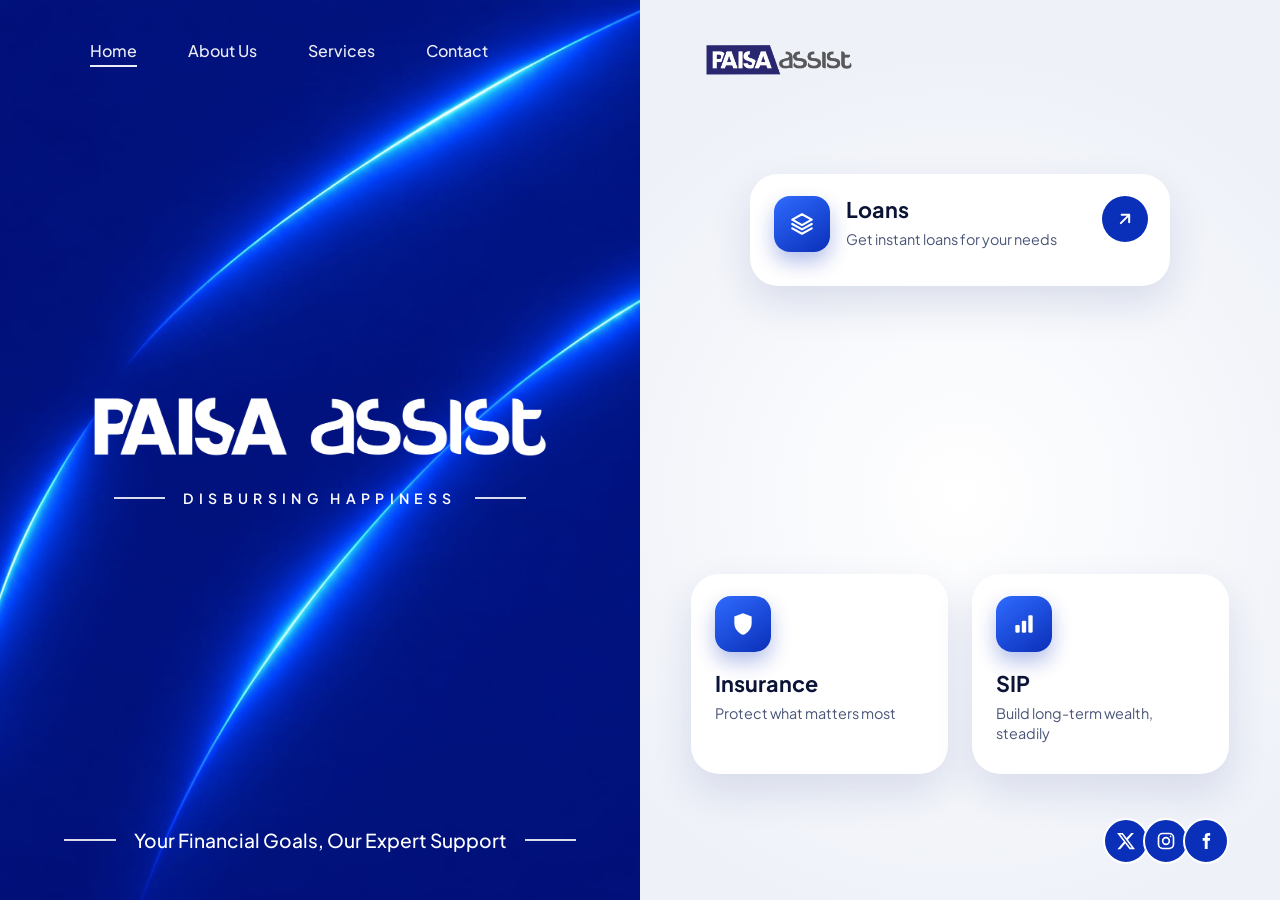
==== index.html @ 6d77d790 "Initial Commit" ====
<!DOCTYPE html>
<html lang="en">

<head>
    <meta charset="UTF-8" />
    <meta name="viewport" content="width=device-width, initial-scale=1.0" />
    <title>PAISA assist | Disbursing Happiness</title>
    <meta name="description"
        content="Loans, insurance and investment solutions from 50+ leading banks and financial institutions. Zero service charge on loan consultancy." />

    <link rel="preconnect" href="https://fonts.googleapis.com" />
    <link rel="preconnect" href="https://fonts.gstatic.com" crossorigin />
    <link href="https://fonts.googleapis.com/css2?family=Plus+Jakarta+Sans:wght@400;500;600;700;800&display=swap"
        rel="stylesheet" />
    <link rel="stylesheet" href="css/style.css" />
</head>

<body>

    <!-- HERO -->
    <header class="hero" id="home">

        <!-- LEFT: blue panel (background is an image the client can swap) -->
        <div class="hero-left">
            <picture>
                <!-- Mobile view (900px and below) -->
                <source media="(max-width: 900px)" srcset="images/hero-bg-mobile.jpeg" />
                <!-- Desktop view (default) -->
                <img class="hero-bg" src="images/hero-bg-desktop.jpeg" alt="" />
            </picture>

            <nav class="nav" aria-label="Main navigation">
                <ul>
                    <li><a href="index.html" aria-current="page">Home</a></li>
                    <li><a href="about.html">About Us</a></li>
                    <li><a href="services.html">Services</a></li>
                    <li><a href="contact.html">Contact</a></li>
                </ul>
            </nav>

            <div class="hero-brand">
                <img class="hero-brand__logo" src="images/logo-white.png" alt="PAISA assist" />
                <p class="tagline"><span>Disbursing Happiness</span></p>
            </div>

            <p class="hero-foot"><span>Your Financial Goals, Our Expert Support</span></p>
        </div>

        <!-- RIGHT: white panel -->
        <div class="hero-right">
            <a href="index.html" class="hero-right__logo" aria-label="PAISA assist home">
                <img src="images/logo.png" alt="PAISA assist" />
            </a>

            <div class="cards">
                <a href="services.html#loans" class="card card--loans">
                    <span class="card__icon" aria-hidden="true">
                        <svg viewBox="0 0 24 24" fill="none" stroke="currentColor" stroke-width="2"
                            stroke-linecap="round" stroke-linejoin="round">
                            <path d="M12 3 3 8l9 5 9-5-9-5Z" />
                            <path d="m3 12 9 5 9-5" />
                            <path d="m3 16 9 5 9-5" />
                        </svg>
                    </span>
                    <span class="card__text">
                        <strong>Loans</strong>
                        <small>Get instant loans for your needs</small>
                    </span>
                    <span class="card__arrow" aria-hidden="true">
                        <svg viewBox="0 0 24 24" fill="none" stroke="currentColor" stroke-width="2.4"
                            stroke-linecap="round" stroke-linejoin="round">
                            <path d="M7 17 17 7" />
                            <path d="M8 7h9v9" />
                        </svg>
                    </span>
                </a>

                <!-- Space reserved for the animation your boss will add -->
                <div class="hero-visual" id="hero-animation"></div>

                <a href="services.html#insurance" class="card card--small">
                    <span class="card__icon" aria-hidden="true">
                        <svg viewBox="0 0 24 24" fill="currentColor">
                            <path d="M12 2 4 5v6c0 5 3.4 9.4 8 11 4.6-1.6 8-6 8-11V5l-8-3Z" />
                        </svg>
                    </span>
                    <span class="card__text">
                        <strong>Insurance</strong>
                        <small>Protect what matters most</small>
                    </span>
                </a>

                <a href="services.html#investments" class="card card--small">
                    <span class="card__icon" aria-hidden="true">
                        <svg viewBox="0 0 24 24" fill="currentColor">
                            <rect x="4" y="13" width="4" height="7" rx="1" />
                            <rect x="10" y="9" width="4" height="11" rx="1" />
                            <rect x="16" y="4" width="4" height="16" rx="1" />
                        </svg>
                    </span>
                    <span class="card__text">
                        <strong>SIP</strong>
                        <small>Build long-term wealth, steadily</small>
                    </span>
                </a>
            </div>

            <div class="socials">
                <a href="#" aria-label="X (Twitter)">
                    <svg viewBox="0 0 24 24" fill="currentColor">
                        <path
                            d="M18.244 2.25h3.308l-7.227 8.26 8.502 11.24H16.17l-5.214-6.817L4.99 21.75H1.68l7.73-8.835L1.254 2.25H8.08l4.713 6.231zm-1.161 17.52h1.833L7.084 4.126H5.117z" />
                    </svg>
                </a>
                <a href="#" aria-label="Instagram">
                    <svg viewBox="0 0 24 24" fill="none" stroke="currentColor" stroke-width="2">
                        <rect x="3" y="3" width="18" height="18" rx="5" />
                        <circle cx="12" cy="12" r="4" />
                        <circle cx="17.5" cy="6.5" r="1" fill="currentColor" stroke="none" />
                    </svg>
                </a>
                <a href="#" aria-label="Facebook">
                    <svg viewBox="0 0 24 24" fill="currentColor">
                        <path
                            d="M14 8.5V6.9c0-.7.2-1.1 1.2-1.1H17V2.5h-2.6C11.6 2.5 10.5 4.2 10.5 6.6v1.9H8v3.3h2.5v9.7H14v-9.7h2.6l.4-3.3H14Z" />
                    </svg>
                </a>
            </div>
        </div>

    </header>

    <script src="js/main.js"></script>
</body>

</html>
---- css/style.css ----
/* ---------- Theme ---------- */
:root {
    --royal: #0a2fb8;
    --royal-dark: #041a7a;
    --royal-light: #2f6bff;
    --white: #ffffff;
    --ink: #0b1437;
    --muted: #4a5578;
    --bg-soft: #eef1f8;
}

*,
*::before,
*::after {
    box-sizing: border-box;
    margin: 0;
    padding: 0;
}

html {
    scroll-behavior: smooth;
}

body {
    font-family: "Plus Jakarta Sans", system-ui, sans-serif;
    color: var(--ink);
    background: var(--white);
    -webkit-font-smoothing: antialiased;
}

img {
    max-width: 100%;
    display: block;
}

a {
    text-decoration: none;
    color: inherit;
}

ul {
    list-style: none;
}

/* ---------- Hero layout ---------- */
.hero {
    display: grid;
    grid-template-columns: 1fr 1fr;
    min-height: 100vh;
    position: relative;
    overflow: hidden;
}

/* ---------- Left (blue) panel ---------- */
.hero-left {
    position: relative;
    display: flex;
    flex-direction: column;
    align-items: center;
    justify-content: center;
    padding: 120px 32px;
    color: var(--white);
    overflow: hidden;
    background-color: var(--royal);
    /* fallback while the image loads */
}

/* Hero background image: replace images/hero-bg.jpg to change it */
.hero-bg {
    position: absolute;
    inset: 0;
    width: 100%;
    height: 100%;
    object-fit: cover;
    object-position: center;
    z-index: 0;
}

/* Navbar (sits on the hero) */
.nav {
    position: absolute;
    top: 0;
    left: 0;
    width: 100%;
    z-index: 5;
    padding: 40px clamp(24px, 7vw, 112px) 0;
}

.nav ul {
    display: flex;
    gap: clamp(24px, 4vw, 64px);
}

.nav a {
    position: relative;
    font-size: 1rem;
    font-weight: 500;
    padding: 6px 0;
    opacity: 0.92;
    transition: opacity 0.2s;
}

.nav a::after {
    content: "";
    position: absolute;
    left: 0;
    bottom: 0;
    width: 0;
    height: 2px;
    background: var(--white);
    transition: width 0.25s ease;
}

.nav a:hover {
    opacity: 1;
}

.nav a:hover::after,
.nav a[aria-current="page"]::after {
    width: 100%;
}

/* Brand block */
.hero-brand {
    position: relative;
    z-index: 2;
    text-align: center;
}

.hero-brand__logo {
    width: min(480px, 80%);
    margin: 0 auto 22px;
}

.tagline span,
.hero-foot span {
    display: inline-flex;
    align-items: center;
    gap: 18px;
}

.tagline span {
    text-transform: uppercase;
    letter-spacing: 0.38em;
    font-weight: 600;
    font-size: clamp(0.8rem, 1.1vw, 1rem);
}

.tagline span::before,
.tagline span::after,
.hero-foot span::before,
.hero-foot span::after {
    content: "";
    width: clamp(28px, 4vw, 52px);
    height: 1.5px;
    background: rgba(255, 255, 255, 0.85);
}

.hero-foot {
    position: absolute;
    z-index: 2;
    bottom: 48px;
    left: 0;
    width: 100%;
    text-align: center;
    font-size: clamp(1rem, 1.5vw, 1.35rem);
    font-weight: 500;
}

/* ---------- Right (white) panel ---------- */
.hero-right {
    position: relative;
    display: flex;
    flex-direction: column;
    padding: 32px clamp(24px, 4vw, 64px) 40px;
    background:
        radial-gradient(circle at 50% 55%, #ffffff 0%, var(--bg-soft) 75%);
}

.hero-right__logo img {
    height: 56px;
    width: auto;
}

.cards {
    flex: 1;
    width: min(640px, 100%);
    margin: 0 auto;
    display: grid;
    grid-template-columns: 1fr 1fr;
    gap: 24px;
    align-content: center;
}

.card {
    position: relative;
    display: flex;
    align-items: flex-start;
    gap: 16px;
    padding: 22px 24px;
    background: var(--white);
    border-radius: 28px;
    box-shadow: 0 18px 40px rgba(20, 40, 120, 0.12);
    transition: transform 0.25s ease, box-shadow 0.25s ease;
}

.card:hover {
    transform: translateY(-4px);
    box-shadow: 0 24px 48px rgba(20, 40, 120, 0.18);
}

.card__icon {
    flex: none;
    display: grid;
    place-items: center;
    width: 56px;
    height: 56px;
    border-radius: 16px;
    color: var(--white);
    background: linear-gradient(145deg, var(--royal-light), var(--royal));
    box-shadow: 0 10px 20px rgba(10, 47, 184, 0.3);
}

.card__icon svg {
    width: 26px;
    height: 26px;
}

.card__text strong {
    display: block;
    font-size: 1.35rem;
    font-weight: 700;
}

.card__text small {
    display: block;
    margin-top: 6px;
    font-size: 0.9rem;
    color: var(--muted);
    line-height: 1.4;
}

.card--loans {
    grid-column: 1 / -1;
    width: 78%;
    justify-self: center;
    padding-bottom: 34px;
}

.card__arrow {
    position: absolute;
    top: 22px;
    right: 22px;
    display: grid;
    place-items: center;
    width: 46px;
    height: 46px;
    border-radius: 50%;
    background: var(--royal);
    color: var(--white);
}

.card__arrow svg {
    width: 20px;
    height: 20px;
}

.card--small {
    flex-direction: column;
    gap: 18px;
    min-height: 200px;
}

/* Reserved for the boss's animation */
.hero-visual {
    grid-column: 1 / -1;
    min-height: 240px;
}

/* Social icons */
.socials {
    position: absolute;
    right: clamp(24px, 4vw, 56px);
    bottom: 36px;
    display: flex;
}

.socials a {
    display: grid;
    place-items: center;
    width: 46px;
    height: 46px;
    margin-left: -6px;
    border-radius: 50%;
    background: var(--royal);
    color: var(--white);
    border: 2px solid var(--white);
    transition: transform 0.2s, background 0.2s;
}

.socials a:hover {
    transform: translateY(-3px);
    background: var(--royal-light);
}

.socials svg {
    width: 20px;
    height: 20px;
}


/* ========================================
   INNER PAGES — shared navbar + page styles
   ======================================== */

/* Royal-blue sticky navbar for all inner pages */
.site-header {
    position: sticky;
    top: 0;
    z-index: 100;
    background: var(--royal);
    box-shadow: 0 2px 16px rgba(10,47,184,0.18);
}

.site-nav {
    display: flex;
    align-items: center;
    gap: 32px;
    padding: 0 clamp(20px, 5vw, 80px);
    height: 72px;
}

.site-nav__logo img {
    height: 44px;
    width: auto;
    display: block;
}

.site-nav__list {
    display: flex;
    align-items: center;
    gap: clamp(18px, 3vw, 48px);
    margin-left: auto;
    list-style: none;
}

.site-nav__list > li > a,
.site-nav__dropbtn {
    position: relative;
    display: flex;
    align-items: center;
    gap: 5px;
    font-size: 0.98rem;
    font-weight: 500;
    color: var(--white);
    background: none;
    border: none;
    cursor: pointer;
    padding: 6px 0;
    opacity: 0.9;
    transition: opacity 0.2s;
    font-family: inherit;
    letter-spacing: 0.01em;
}

.site-nav__list > li > a::after,
.site-nav__dropbtn::after {
    content: "";
    position: absolute;
    left: 0;
    bottom: 0;
    width: 0;
    height: 2px;
    background: var(--white);
    transition: width 0.25s ease;
}

.site-nav__list > li > a:hover,
.site-nav__dropbtn:hover {
    opacity: 1;
}

.site-nav__list > li > a:hover::after,
.site-nav__dropbtn:hover::after {
    width: 100%;
}

/* Chevron icon in dropdown button */
.chevron {
    width: 15px;
    height: 15px;
    transition: transform 0.25s ease;
}

.has-dropdown.open .chevron {
    transform: rotate(180deg);
}

/* ---- Dropdown panel ---- */
.has-dropdown {
    position: relative;
}

.dropdown {
    position: absolute;
    top: calc(100% + 14px);
    left: 50%;
    transform: translateX(-50%) translateY(-6px);
    min-width: 220px;
    background: var(--white);
    border-radius: 14px;
    box-shadow: 0 12px 36px rgba(10,47,184,0.18), 0 2px 8px rgba(0,0,0,0.08);
    padding: 8px;
    list-style: none;
    opacity: 0;
    visibility: hidden;
    transition: opacity 0.22s ease, transform 0.22s ease, visibility 0.22s;
    pointer-events: none;
}

/* Small arrow pointing up */
.dropdown::before {
    content: "";
    position: absolute;
    top: -7px;
    left: 50%;
    transform: translateX(-50%);
    border-left: 8px solid transparent;
    border-right: 8px solid transparent;
    border-bottom: 8px solid var(--white);
    filter: drop-shadow(0 -2px 2px rgba(10,47,184,0.08));
}

.has-dropdown.open .dropdown {
    opacity: 1;
    visibility: visible;
    transform: translateX(-50%) translateY(0);
    pointer-events: all;
}

/* Individual dropdown items */
.dropdown__item {
    display: flex;
    align-items: center;
    gap: 10px;
    padding: 11px 16px;
    border-radius: 9px;
    font-size: 0.95rem;
    font-weight: 500;
    color: #0b1437;
    background: var(--white);
    transition: background 0.18s, color 0.18s;
    white-space: nowrap;
}

.dropdown__item:hover {
    background: var(--bg-soft);
    color: var(--royal);
}

.dropdown__item.active {
    background: var(--royal);
    color: var(--white);
}

.dropdown__item.active .dropdown__icon {
    color: var(--white);
}

.dropdown__icon {
    display: grid;
    place-items: center;
    width: 28px;
    height: 28px;
    border-radius: 7px;
    background: rgba(10,47,184,0.1);
    color: var(--royal);
    flex: none;
    transition: background 0.18s, color 0.18s;
}

.dropdown__item.active .dropdown__icon {
    background: rgba(255,255,255,0.2);
}

.dropdown__item:hover .dropdown__icon {
    background: rgba(10,47,184,0.15);
}

.dropdown__icon svg {
    width: 15px;
    height: 15px;
}

/* ---- Page hero (services header banner) ---- */
.page-hero {
    background: var(--royal);
    color: var(--white);
    text-align: center;
    padding: clamp(56px, 9vw, 100px) 24px clamp(60px, 10vw, 108px);
    position: relative;
    overflow: hidden;
}

.page-hero::before {
    content: "";
    position: absolute;
    inset: -60px;
    background: radial-gradient(ellipse at 20% 50%, rgba(47,107,255,0.45) 0%, transparent 60%),
                radial-gradient(ellipse at 80% 30%, rgba(47,107,255,0.3) 0%, transparent 55%);
    pointer-events: none;
}

.page-hero__inner {
    position: relative;
    z-index: 1;
    max-width: 1000px;
    margin: 0 auto;
}

.page-hero__title {
    white-space: nowrap;
    font-size: clamp(1.3rem, 3.6vw, 3.6rem) !important;
}

.page-hero__label {
    text-transform: uppercase;
    letter-spacing: 0.3em;
    font-size: 0.8rem;
    font-weight: 600;
    opacity: 0.75;
    margin-bottom: 14px;
}

.page-hero__title {
    font-size: clamp(2.2rem, 5vw, 3.6rem);
    font-weight: 800;
    line-height: 1.1;
    margin-bottom: 18px;
}

.page-hero__title span {
    opacity: 0.85;
}

.page-hero__sub {
    font-size: clamp(0.95rem, 1.6vw, 1.1rem);
    opacity: 0.82;
    line-height: 1.65;
    max-width: 580px;
    margin: 0 auto;
}

/* ---- Services sections ---- */
.services-section {
    padding: clamp(56px, 8vw, 96px) clamp(20px, 6vw, 80px);
    background: var(--white);
}

.services-section--alt {
    background: var(--bg-soft);
}

.services-section__header {
    text-align: center;
    max-width: 640px;
    margin: 0 auto 52px;
}

.section-tag {
    display: inline-block;
    background: rgba(10,47,184,0.08);
    color: var(--royal);
    font-size: 0.8rem;
    font-weight: 700;
    letter-spacing: 0.18em;
    text-transform: uppercase;
    padding: 6px 16px;
    border-radius: 100px;
    margin-bottom: 16px;
}

.services-section__header h2 {
    font-size: clamp(1.8rem, 3.5vw, 2.6rem);
    font-weight: 800;
    color: var(--ink);
    margin-bottom: 12px;
    line-height: 1.15;
}

.services-section__header p {
    font-size: 1rem;
    color: var(--muted);
    line-height: 1.65;
}

/* ---- Service cards grid ---- */
.service-cards {
    display: grid;
    grid-template-columns: repeat(auto-fill, minmax(240px, 1fr));
    gap: 28px;
    max-width: 1100px;
    margin: 0 auto;
}

.service-card {
    background: var(--white);
    border-radius: 20px;
    padding: 30px 28px 28px;
    box-shadow: 0 8px 28px rgba(10,47,184,0.09);
    display: flex;
    flex-direction: column;
    gap: 14px;
    transition: transform 0.25s ease, box-shadow 0.25s ease;
    border: 1.5px solid transparent;
}

.service-card:hover {
    transform: translateY(-5px);
    box-shadow: 0 18px 42px rgba(10,47,184,0.16);
    border-color: rgba(10,47,184,0.12);
}

.service-card__icon {
    display: grid;
    place-items: center;
    width: 54px;
    height: 54px;
    border-radius: 15px;
    background: linear-gradient(145deg, var(--royal-light), var(--royal));
    color: var(--white);
    box-shadow: 0 8px 18px rgba(10,47,184,0.28);
}

.service-card__icon svg {
    width: 24px;
    height: 24px;
}

.service-card h3 {
    font-size: 1.15rem;
    font-weight: 700;
    color: var(--ink);
}

.service-card p {
    font-size: 0.93rem;
    color: var(--muted);
    line-height: 1.65;
    flex: 1;
}

.service-card__btn {
    display: inline-block;
    margin-top: 4px;
    font-size: 0.88rem;
    font-weight: 700;
    color: var(--royal);
    letter-spacing: 0.02em;
    transition: gap 0.2s, color 0.2s;
}

.service-card__btn:hover {
    color: var(--royal-light);
}

/* ---- Site footer ---- */
.site-footer {
    background: var(--royal);
    color: rgba(255,255,255,0.75);
    text-align: center;
    padding: 28px 24px;
    font-size: 0.88rem;
}

.site-footer a {
    color: var(--white);
    font-weight: 600;
}

/* ---- Hamburger (mobile) ---- */
.hamburger {
    display: none;
    flex-direction: column;
    gap: 5px;
    background: none;
    border: none;
    cursor: pointer;
    padding: 4px;
    margin-left: auto;
}

.hamburger span {
    display: block;
    width: 24px;
    height: 2px;
    background: var(--white);
    border-radius: 2px;
    transition: transform 0.25s, opacity 0.25s;
}

/* ---- Responsive navbar ---- */
@media (max-width: 760px) {
    .hamburger { display: flex; }

    .site-nav__list {
        position: absolute;
        top: 72px;
        left: 0;
        right: 0;
        background: var(--royal-dark);
        flex-direction: column;
        align-items: flex-start;
        gap: 0;
        margin: 0;
        max-height: 0;
        overflow: hidden;
        transition: max-height 0.35s ease;
    }

    .site-nav__list.mobile-open {
        max-height: 500px;
    }

    .site-nav__list > li {
        width: 100%;
        border-bottom: 1px solid rgba(255,255,255,0.08);
    }

    .site-nav__list > li > a,
    .site-nav__dropbtn {
        display: block;
        width: 100%;
        padding: 14px 24px;
    }

    .dropdown {
        position: static;
        transform: none;
        box-shadow: none;
        border-radius: 0;
        background: rgba(255,255,255,0.06);
        min-width: 100%;
        padding: 4px 0;
        opacity: 1;
        visibility: visible;
        pointer-events: all;
        display: none;
    }

    .dropdown::before { display: none; }

    .has-dropdown.open .dropdown {
        display: block;
        transform: none;
    }

    .dropdown__item {
        border-radius: 0;
        color: rgba(255,255,255,0.88);
        background: transparent;
        padding: 12px 24px 12px 48px;
    }

    .dropdown__item:hover {
        background: rgba(255,255,255,0.08);
        color: var(--white);
    }

    .dropdown__item.active {
        background: var(--royal-light);
        color: var(--white);
    }

    .dropdown__icon {
        background: rgba(255,255,255,0.15);
        color: var(--white);
    }
}

@media (max-width: 540px) {
    .service-cards {
        grid-template-columns: 1fr;
    }
}

/* ---------- Responsive ---------- */
@media (max-width: 900px) {
    .hero {
        grid-template-columns: 1fr;
    }

    .hero-left {
        min-height: 85vh;
        padding: 140px 24px 120px;
    }

    .hero-bg {
        object-position: center top;
    }

    .nav {
        padding-top: 28px;
    }

    .nav ul {
        flex-wrap: wrap;
        gap: 14px 26px;
    }

    .hero-right {
        padding-bottom: 100px;
    }

    .card--loans {
        width: 100%;
    }

    .hero-visual {
        min-height: 120px;
    }

    .socials {
        bottom: 28px;
    }
}

@media (max-width: 520px) {
    .cards {
        gap: 16px;
    }

    .card--small {
        min-height: 0;
    }
}
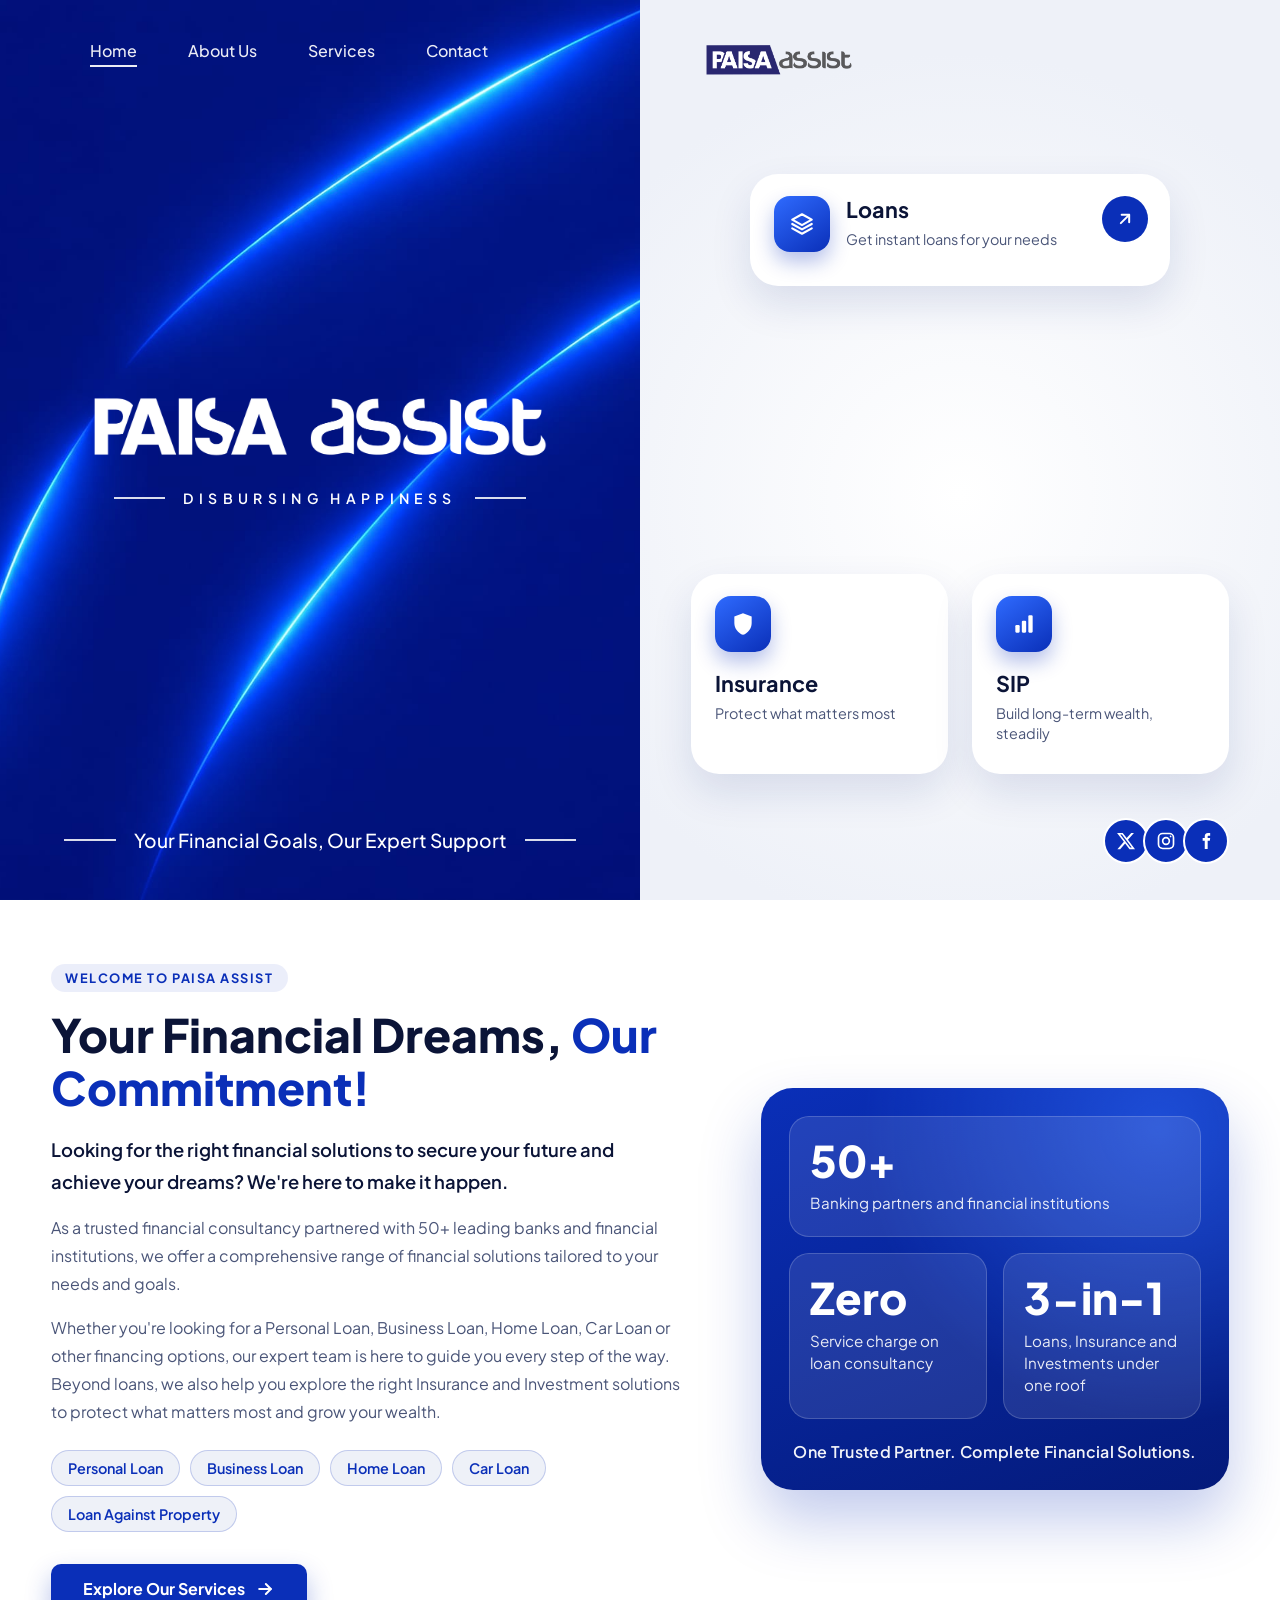
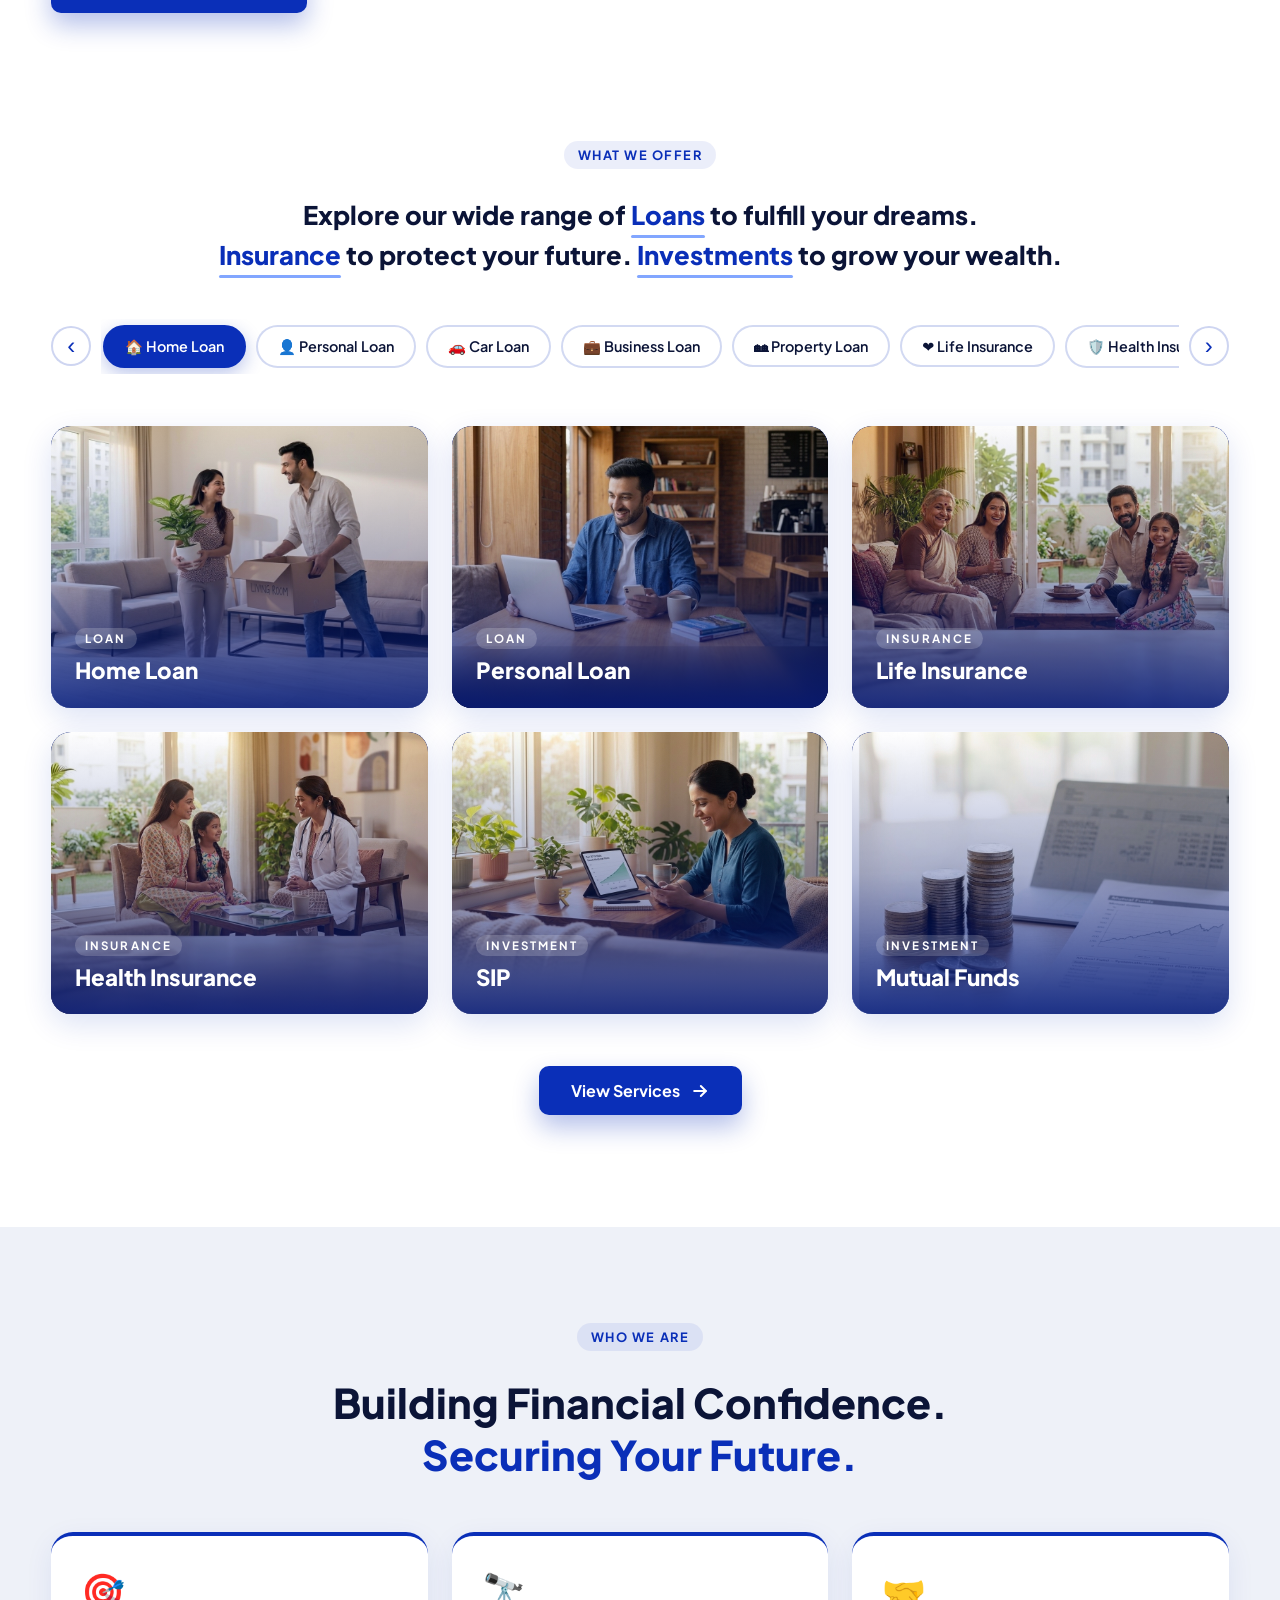
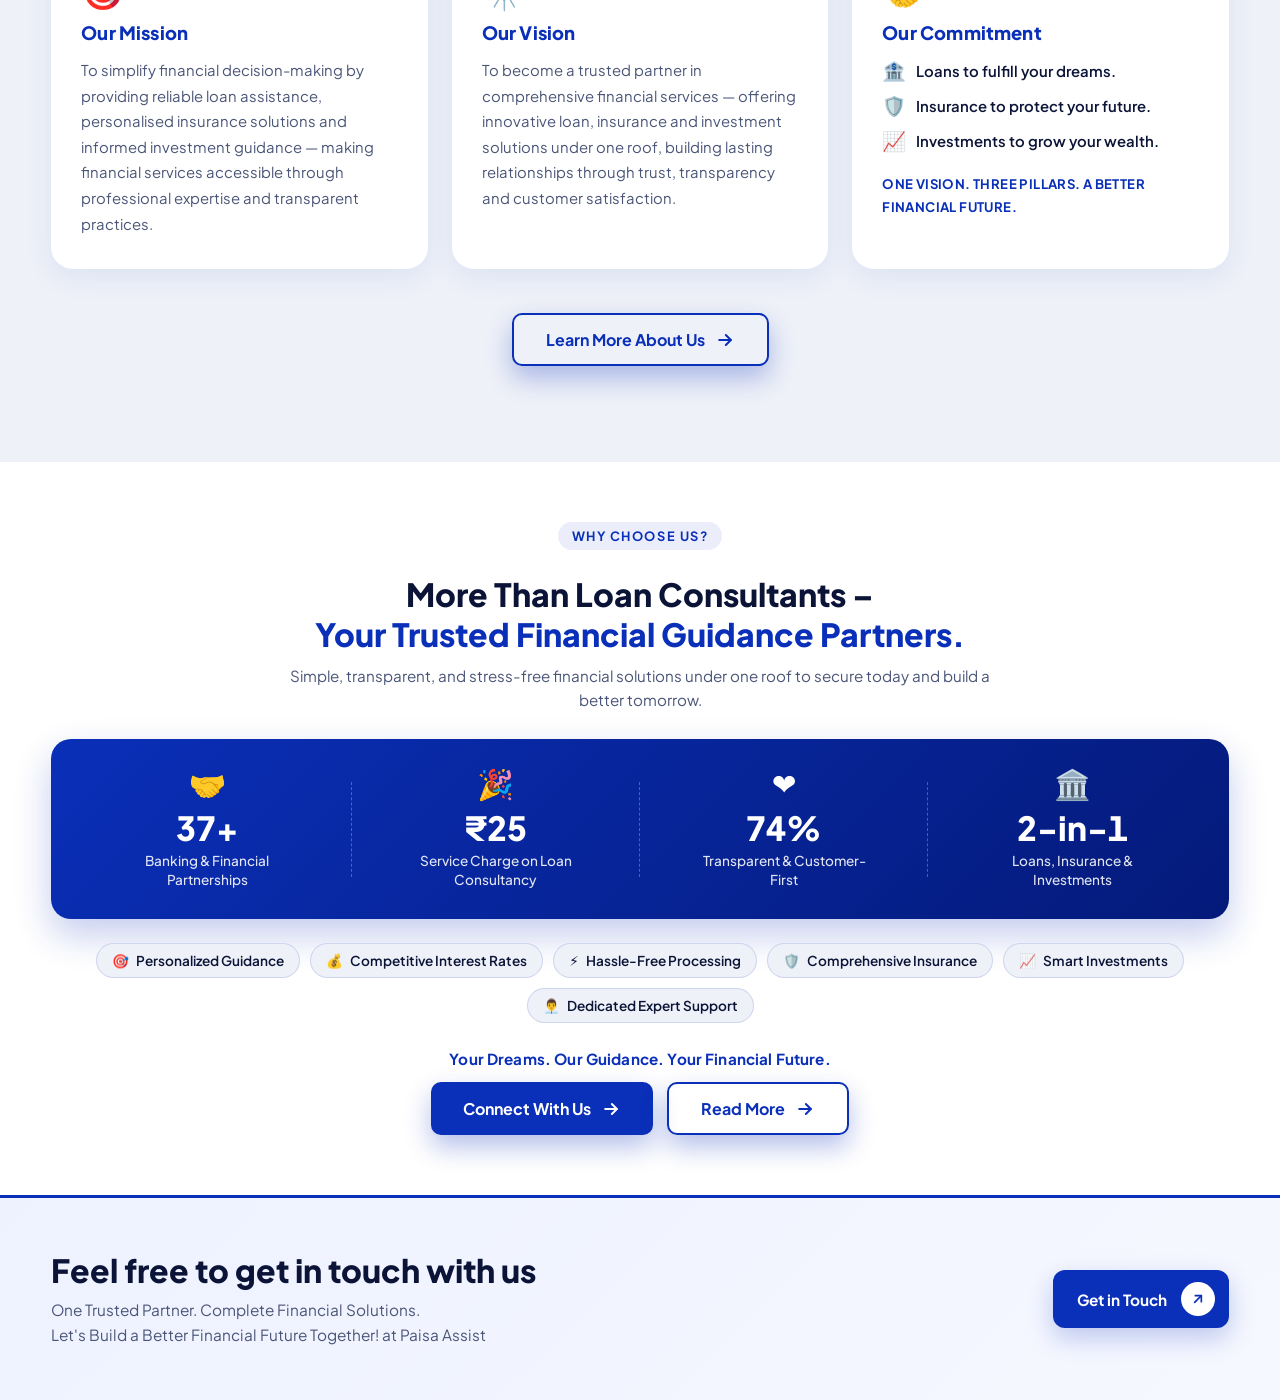
==== commit 05f9ff93: "First Preview" ====
--- a/index.html
+++ b/index.html
@@ -130,7 +130,447 @@
 
     </header>
 
+    <!-- INTRO SECTION -->
+    <section class="intro" id="intro">
+        <div class="container intro__grid">
+
+            <div class="intro__content">
+                <span class="eyebrow">Welcome to PAISA assist</span>
+                <h2 class="section-title">Your Financial Dreams, <span>Our Commitment!</span></h2>
+                <p class="lead">
+                    Looking for the right financial solutions to secure your future and achieve your dreams? We're here
+                    to make it happen.
+                </p>
+                <p>
+                    As a trusted financial consultancy partnered with 50+ leading banks and financial institutions, we
+                    offer a comprehensive range of financial solutions tailored to your needs and goals.
+                </p>
+                <p>
+                    Whether you're looking for a Personal Loan, Business Loan, Home Loan, Car Loan or other financing
+                    options, our expert team is here to guide you every step of the way. Beyond loans, we also help you
+                    explore the right Insurance and Investment solutions to protect what matters most and grow your
+                    wealth.
+                </p>
+
+                <ul class="chips" aria-label="Loan types we help with">
+                    <li>Personal Loan</li>
+                    <li>Business Loan</li>
+                    <li>Home Loan</li>
+                    <li>Car Loan</li>
+                    <li>Loan Against Property</li>
+                </ul>
+
+                <a href="services.html" class="btn">
+                    Explore Our Services
+                    <svg viewBox="0 0 24 24" fill="none" stroke="currentColor" stroke-width="2.4" stroke-linecap="round"
+                        stroke-linejoin="round" aria-hidden="true">
+                        <path d="M5 12h14" />
+                        <path d="m13 6 6 6-6 6" />
+                    </svg>
+                </a>
+            </div>
+
+            <div class="intro__panel">
+                <div class="stat stat--wide">
+                    <strong>50+</strong>
+                    <span>Banking partners and financial institutions</span>
+                </div>
+                <div class="stat">
+                    <strong>Zero</strong>
+                    <span>Service charge on loan consultancy</span>
+                </div>
+                <div class="stat">
+                    <strong>3-in-1</strong>
+                    <span>Loans, Insurance and Investments under one roof</span>
+                </div>
+                <p class="intro__note">One Trusted Partner. Complete Financial Solutions.</p>
+            </div>
+
+        </div>
+    </section>
+
+    <!-- ===== EXPLORE SERVICES SECTION ===== -->
+    <section class="explore" id="explore">
+        <div class="container">
+
+            <!-- Heading -->
+            <div class="explore__heading">
+                <span class="eyebrow">What We Offer</span>
+                <h2 class="explore__title">
+                    Explore our wide range of <span class="explore__word explore__word--loans">Loans</span> to fulfill
+                    your
+                    dreams.<br>
+                    <span class="explore__word explore__word--ins">Insurance</span> to protect your future.
+                    <span class="explore__word explore__word--inv">Investments</span> to grow your wealth.
+                </h2>
+            </div>
+
+            <!-- Emoji carousel (royal blue pill tabs) -->
+            <div class="emo-carousel" role="tablist" aria-label="Service categories">
+                <button class="emo-carousel__prev" aria-label="Scroll left">&#8249;</button>
+                <div class="emo-carousel__track-wrap">
+                    <ul class="emo-carousel__track">
+                        <li><button class="emo-pill emo-pill--active" role="tab">🏠 Home Loan</button></li>
+                        <li><button class="emo-pill" role="tab">👤 Personal Loan</button></li>
+                        <li><button class="emo-pill" role="tab">🚗 Car Loan</button></li>
+                        <li><button class="emo-pill" role="tab">💼 Business Loan</button></li>
+                        <li><button class="emo-pill" role="tab">🏘 Property Loan</button></li>
+                        <li><button class="emo-pill" role="tab">❤️ Life Insurance</button></li>
+                        <li><button class="emo-pill" role="tab">🛡️ Health Insurance</button></li>
+                        <li><button class="emo-pill" role="tab">📈 Mutual Funds</button></li>
+                        <li><button class="emo-pill" role="tab">💰 SIP</button></li>
+                    </ul>
+                </div>
+                <button class="emo-carousel__next" aria-label="Scroll right">&#8250;</button>
+            </div>
+
+            <!-- 6 image cards — 3 per row, 2 rows -->
+            <div class="xp-cards">
+
+                <!-- ROW 1: 2 Loans + 1 Insurance -->
+                <a href="services.html#loans" class="xp-card">
+                    <div class="xp-card__img-wrap">
+                        <!-- Replace src with your image -->
+                        <img src="images/homeloan.jpeg" onerror="this.style.display='none'" alt="Home Loan" />
+                        <div class="xp-card__placeholder" aria-hidden="true">
+                            <span>🏠</span>
+                        </div>
+                    </div>
+                    <div class="xp-card__overlay">
+                        <div class="xp-card__info">
+                            <span class="xp-card__tag">Loan</span>
+                            <h3 class="xp-card__name">Home Loan</h3>
+                        </div>
+                        <div class="xp-card__hover">
+                            <p>Finance your dream home — tenures up to 30 years, rates from 8.5% p.a.</p>
+                            <span class="xp-card__more">Show More →</span>
+                        </div>
+                    </div>
+                </a>
+
+                <a href="services.html#loans" class="xp-card">
+                    <div class="xp-card__img-wrap">
+                        <img src="images/personalloan.jpeg" onerror="this.style.display='none'" alt="Personal Loan" />
+                        <div class="xp-card__placeholder" aria-hidden="true">
+                            <span>👤</span>
+                        </div>
+                    </div>
+                    <div class="xp-card__overlay">
+                        <div class="xp-card__info">
+                            <span class="xp-card__tag">Loan</span>
+                            <h3 class="xp-card__name">Personal Loan</h3>
+                        </div>
+                        <div class="xp-card__hover">
+                            <p>Instant funds, no collateral — disbursal within 24 hours.</p>
+                            <span class="xp-card__more">Show More →</span>
+                        </div>
+                    </div>
+                </a>
+
+                <a href="services.html#insurance" class="xp-card">
+                    <div class="xp-card__img-wrap">
+                        <img src="images/LifeInsurance.jpeg" onerror="this.style.display='none'" alt="Life Insurance" />
+                        <div class="xp-card__placeholder" aria-hidden="true">
+                            <span>❤️</span>
+                        </div>
+                    </div>
+                    <div class="xp-card__overlay">
+                        <div class="xp-card__info">
+                            <span class="xp-card__tag">Insurance</span>
+                            <h3 class="xp-card__name">Life Insurance</h3>
+                        </div>
+                        <div class="xp-card__hover">
+                            <p>Secure your family's future — term & endowment plans at the best rates.</p>
+                            <span class="xp-card__more">Show More →</span>
+                        </div>
+                    </div>
+                </a>
+
+                <!-- ROW 2: 1 Insurance + 2 Investments -->
+                <a href="services.html#insurance" class="xp-card">
+                    <div class="xp-card__img-wrap">
+                        <img src="images/healthinsurance.jpeg" onerror="this.style.display='none'"
+                            alt="Health Insurance" />
+                        <div class="xp-card__placeholder" aria-hidden="true">
+                            <span>🛡️</span>
+                        </div>
+                    </div>
+                    <div class="xp-card__overlay">
+                        <div class="xp-card__info">
+                            <span class="xp-card__tag">Insurance</span>
+                            <h3 class="xp-card__name">Health Insurance</h3>
+                        </div>
+                        <div class="xp-card__hover">
+                            <p>Cashless hospitalisation at 7000+ hospitals — for individuals & families.</p>
+                            <span class="xp-card__more">Show More →</span>
+                        </div>
+                    </div>
+                </a>
+
+                <a href="services.html#investments" class="xp-card">
+                    <div class="xp-card__img-wrap">
+                        <img src="images/SIP.jpeg" onerror="this.style.display='none'" alt="SIP" />
+                        <div class="xp-card__placeholder" aria-hidden="true">
+                            <span>💰</span>
+                        </div>
+                    </div>
+                    <div class="xp-card__overlay">
+                        <div class="xp-card__info">
+                            <span class="xp-card__tag">Investment</span>
+                            <h3 class="xp-card__name">SIP</h3>
+                        </div>
+                        <div class="xp-card__hover">
+                            <p>Start from ₹500/month — harness compounding for long-term wealth.</p>
+                            <span class="xp-card__more">Show More →</span>
+                        </div>
+                    </div>
+                </a>
+
+                <a href="services.html#investments" class="xp-card">
+                    <div class="xp-card__img-wrap">
+                        <img src="images/mutualfunds.jpeg" onerror="this.style.display='none'" alt="Mutual Funds" />
+                        <div class="xp-card__placeholder" aria-hidden="true">
+                            <span>📈</span>
+                        </div>
+                    </div>
+                    <div class="xp-card__overlay">
+                        <div class="xp-card__info">
+                            <span class="xp-card__tag">Investment</span>
+                            <h3 class="xp-card__name">Mutual Funds</h3>
+                        </div>
+                        <div class="xp-card__hover">
+                            <p>Equity, debt, hybrid & ELSS — expert-managed, diversified portfolios.</p>
+                            <span class="xp-card__more">Show More →</span>
+                        </div>
+                    </div>
+                </a>
+
+            </div><!-- /xp-cards -->
+
+            <!-- Bottom CTA -->
+            <div class="explore__cta">
+                <a href="services.html" class="btn">
+                    View Services
+                    <svg viewBox="0 0 24 24" fill="none" stroke="currentColor" stroke-width="2.4" stroke-linecap="round"
+                        stroke-linejoin="round" aria-hidden="true">
+                        <path d="M5 12h14" />
+                        <path d="m13 6 6 6-6 6" />
+                    </svg>
+                </a>
+            </div>
+
+        </div>
+    </section>
+
+    <!-- ===== MISSION & VISION (brief) ===== -->
+    <section class="mvs" id="mission">
+        <div class="container">
+
+            <div class="mvs__header">
+                <span class="eyebrow">Who We Are</span>
+                <h2 class="mvs__title">Building Financial Confidence.<br><span>Securing Your Future.</span></h2>
+            </div>
+
+            <div class="mvs__cards">
+
+                <!-- Mission -->
+                <div class="mvs__card mvs__card--mission">
+                    <div class="mvs__card-icon" aria-hidden="true">🎯</div>
+                    <h3>Our Mission</h3>
+                    <p>To simplify financial decision-making by providing reliable loan assistance, personalised
+                        insurance solutions and informed investment guidance — making financial services accessible
+                        through professional expertise and transparent practices.</p>
+                </div>
+
+                <!-- Vision -->
+                <div class="mvs__card mvs__card--vision">
+                    <div class="mvs__card-icon" aria-hidden="true">🔭</div>
+                    <h3>Our Vision</h3>
+                    <p>To become a trusted partner in comprehensive financial services — offering innovative loan,
+                        insurance and investment solutions under one roof, building lasting relationships through trust,
+                        transparency and customer satisfaction.</p>
+                </div>
+
+                <!-- Commitment -->
+                <div class="mvs__card mvs__card--commit">
+                    <div class="mvs__card-icon" aria-hidden="true">🤝</div>
+                    <h3>Our Commitment</h3>
+                    <ul class="mvs__pillars">
+                        <li><span>🏦</span> Loans to fulfill your dreams.</li>
+                        <li><span>🛡️</span> Insurance to protect your future.</li>
+                        <li><span>📈</span> Investments to grow your wealth.</li>
+                    </ul>
+                    <p class="mvs__tagline">One Vision. Three Pillars. A Better Financial Future.</p>
+                </div>
+
+            </div>
+
+            <div class="mvs__cta">
+                <a href="about.html" class="btn btn--outline">
+                    Learn More About Us
+                    <svg viewBox="0 0 24 24" fill="none" stroke="currentColor" stroke-width="2.4" stroke-linecap="round"
+                        stroke-linejoin="round" aria-hidden="true">
+                        <path d="M5 12h14" />
+                        <path d="m13 6 6 6-6 6" />
+                    </svg>
+                </a>
+            </div>
+
+        </div>
+    </section>
+
+    <!-- ===== WHY CHOOSE US (brief) ===== -->
+    <section class="why" id="why-choose-us">
+        <div class="container">
+
+            <div class="why__header">
+                <span class="eyebrow">Why Choose Us?</span>
+                <h2 class="why__title">More Than Loan Consultants –<br><span>Your Trusted Financial Guidance
+                        Partners.</span></h2>
+                <p class="why__sub">Simple, transparent, and stress-free financial solutions under one roof to secure
+                    today and build a better tomorrow.</p>
+            </div>
+
+            <!-- Animated 4-column stats strip (like reference) -->
+            <div class="why__stats">
+                <div class="why-stat">
+                    <span class="why-stat__icon" aria-hidden="true">🤝</span>
+                    <strong class="why-stat__num" data-target="50" data-suffix="+">0+</strong>
+                    <span class="why-stat__label">Banking &amp; Financial Partnerships</span>
+                </div>
+                <div class="why-stat">
+                    <span class="why-stat__icon" aria-hidden="true">🎉</span>
+                    <strong class="why-stat__num" data-prefix="₹" data-target="0" data-start="99">₹0</strong>
+                    <span class="why-stat__label">Service Charge on Loan Consultancy</span>
+                </div>
+                <div class="why-stat">
+                    <span class="why-stat__icon" aria-hidden="true">❤️</span>
+                    <strong class="why-stat__num" data-target="100" data-suffix="%">0%</strong>
+                    <span class="why-stat__label">Transparent &amp; Customer-First</span>
+                </div>
+                <div class="why-stat">
+                    <span class="why-stat__icon" aria-hidden="true">🏛️</span>
+                    <strong class="why-stat__num" data-target="3" data-suffix="-in-1">0-in-1</strong>
+                    <span class="why-stat__label">Loans, Insurance &amp; Investments</span>
+                </div>
+            </div>
+
+            <!-- Brief highlight pills -->
+            <ul class="why__pills" aria-label="Key advantages">
+                <li><span>🎯</span> Personalized Guidance</li>
+                <li><span>💰</span> Competitive Interest Rates</li>
+                <li><span>⚡</span> Hassle-Free Processing</li>
+                <li><span>🛡️</span> Comprehensive Insurance</li>
+                <li><span>📈</span> Smart Investments</li>
+                <li><span>👨‍💼</span> Dedicated Expert Support</li>
+            </ul>
+
+            <div class="why__cta">
+                <p class="why__tagline">Your Dreams. Our Guidance. Your Financial Future.</p>
+                <div class="why__actions">
+                    <a href="contact.html" class="btn">
+                        Connect With Us
+                        <svg viewBox="0 0 24 24" fill="none" stroke="currentColor" stroke-width="2.4"
+                            stroke-linecap="round" stroke-linejoin="round" aria-hidden="true">
+                            <path d="M5 12h14" />
+                            <path d="m13 6 6 6-6 6" />
+                        </svg>
+                    </a>
+                    <a href="about.html" class="btn btn--outline">
+                        Read More
+                        <svg viewBox="0 0 24 24" fill="none" stroke="currentColor" stroke-width="2.4"
+                            stroke-linecap="round" stroke-linejoin="round" aria-hidden="true">
+                            <path d="M5 12h14" />
+                            <path d="m13 6 6 6-6 6" />
+                        </svg>
+                    </a>
+                </div>
+            </div>
+
+        </div>
+    </section>
+
+    <!-- ===== GET IN TOUCH BANNER ===== -->
+    <section class="touch-banner" id="get-in-touch">
+        <div class="container touch-banner__inner">
+            <div class="touch-banner__text">
+                <h2>Feel free to get in touch with us</h2>
+                <p>One Trusted Partner. Complete Financial Solutions.<br>Let's Build a Better Financial Future Together!
+                    at Paisa Assist</p>
+            </div>
+            <a href="contact.html" class="touch-banner__btn">
+                Get in Touch
+                <span class="touch-banner__circle" aria-hidden="true">
+                    <svg viewBox="0 0 24 24" fill="none" stroke="currentColor" stroke-width="2.5" stroke-linecap="round"
+                        stroke-linejoin="round">
+                        <path d="M7 17 17 7" />
+                        <path d="M8 7h9v9" />
+                    </svg>
+                </span>
+            </a>
+        </div>
+    </section>
+
     <script src="js/main.js"></script>
+    <script>
+        /* ---- Emoji carousel pill tabs ---- */
+        const pills = document.querySelectorAll('.emo-pill');
+        pills.forEach(pill => {
+            pill.addEventListener('click', () => {
+                pills.forEach(p => p.classList.remove('emo-pill--active'));
+                pill.classList.add('emo-pill--active');
+            });
+        });
+
+        const track = document.querySelector('.emo-carousel__track-wrap');
+        document.querySelector('.emo-carousel__prev')?.addEventListener('click', () => {
+            track.scrollBy({ left: -200, behavior: 'smooth' });
+        });
+        document.querySelector('.emo-carousel__next')?.addEventListener('click', () => {
+            track.scrollBy({ left: 200, behavior: 'smooth' });
+        });
+
+        /* ---- Why Choose Us count-up animation ---- */
+        const whySection = document.querySelector('.why');
+        const whyNums = document.querySelectorAll('.why-stat__num');
+        let whyAnimated = false;
+
+        function animateWhyStats() {
+            if (whyAnimated) return;
+            whyAnimated = true;
+            whySection.classList.add('why--visible');
+
+            whyNums.forEach(el => {
+                const target = parseInt(el.dataset.target, 10);
+                const start = el.dataset.start !== undefined ? parseInt(el.dataset.start, 10) : 0;
+                const prefix = el.dataset.prefix || '';
+                const suffix = el.dataset.suffix || '';
+                const duration = 1200;
+                const startTime = performance.now();
+
+                function tick(now) {
+                    const progress = Math.min((now - startTime) / duration, 1);
+                    const eased = 1 - Math.pow(1 - progress, 3);
+                    const current = Math.round(start + (target - start) * eased);
+                    el.textContent = `${prefix}${current}${suffix}`;
+                    if (progress < 1) requestAnimationFrame(tick);
+                }
+                requestAnimationFrame(tick);
+            });
+        }
+
+        if (whySection && 'IntersectionObserver' in window) {
+            const obs = new IntersectionObserver(entries => {
+                if (entries[0].isIntersecting) {
+                    animateWhyStats();
+                    obs.disconnect();
+                }
+            }, { threshold: 0.25 });
+            obs.observe(whySection);
+        } else if (whySection) {
+            animateWhyStats();
+        }
+    </script>
 </body>
 
 </html>
--- a/css/style.css
+++ b/css/style.css
@@ -309,6 +309,157 @@
 }
 
 
+/* ---------- Shared section helpers (reuse on every page) ---------- */
+.container {
+    width: min(1200px, 100% - 48px);
+    margin: 0 auto;
+}
+
+.eyebrow {
+    display: inline-block;
+    margin-bottom: 16px;
+    padding: 6px 14px;
+    border-radius: 999px;
+    background: rgba(10, 47, 184, 0.08);
+    color: var(--royal);
+    font-size: 0.8rem;
+    font-weight: 700;
+    letter-spacing: 0.12em;
+    text-transform: uppercase;
+}
+
+.section-title {
+    font-size: clamp(2rem, 3.6vw, 3rem);
+    line-height: 1.15;
+    font-weight: 800;
+    color: var(--ink);
+    margin-bottom: 20px;
+}
+
+.section-title span {
+    color: var(--royal);
+}
+
+.btn {
+    display: inline-flex;
+    align-items: center;
+    gap: 10px;
+    padding: 15px 28px;
+    border-radius: 999px;
+    background: var(--royal);
+    color: var(--white);
+    font-weight: 600;
+    box-shadow: 0 12px 26px rgba(10, 47, 184, 0.3);
+    transition: transform 0.2s ease, background 0.2s ease, box-shadow 0.2s ease;
+}
+
+.btn svg {
+    width: 18px;
+    height: 18px;
+    transition: transform 0.2s ease;
+}
+
+.btn:hover {
+    background: var(--royal-dark);
+    transform: translateY(-2px);
+}
+
+.btn:hover svg {
+    transform: translateX(4px);
+}
+
+/* ---------- Intro section ---------- */
+.intro {
+    padding: clamp(40px, 5vw, 72px) 0;
+    background: var(--white);
+}
+
+.intro__grid {
+    display: grid;
+    grid-template-columns: 1.15fr 0.85fr;
+    gap: clamp(32px, 6vw, 88px);
+    align-items: center;
+}
+
+.intro__content p {
+    color: var(--muted);
+    line-height: 1.75;
+    margin-bottom: 16px;
+}
+
+.intro__content .lead {
+    font-size: 1.15rem;
+    font-weight: 600;
+    color: var(--ink);
+}
+
+.chips {
+    display: flex;
+    flex-wrap: wrap;
+    gap: 10px;
+    margin: 24px 0 32px;
+}
+
+.chips li {
+    padding: 8px 16px;
+    border: 1px solid rgba(10, 47, 184, 0.2);
+    border-radius: 999px;
+    background: var(--bg-soft);
+    color: var(--royal);
+    font-size: 0.9rem;
+    font-weight: 600;
+}
+
+/* Royal blue stats panel */
+.intro__panel {
+    display: grid;
+    grid-template-columns: 1fr 1fr;
+    gap: 16px;
+    padding: 28px;
+    border-radius: 32px;
+    color: var(--white);
+    background:
+        radial-gradient(circle at 85% 10%, rgba(47, 107, 255, 0.55), transparent 55%),
+        linear-gradient(160deg, var(--royal) 0%, var(--royal-dark) 100%);
+    box-shadow: 0 30px 60px rgba(10, 47, 184, 0.25);
+}
+
+.stat {
+    padding: 22px 20px;
+    border-radius: 20px;
+    background: rgba(255, 255, 255, 0.1);
+    border: 1px solid rgba(255, 255, 255, 0.18);
+}
+
+.stat--wide {
+    grid-column: 1 / -1;
+}
+
+.stat strong {
+    display: block;
+    font-size: clamp(2rem, 3.4vw, 2.8rem);
+    font-weight: 800;
+    line-height: 1;
+    margin-bottom: 10px;
+    white-space: nowrap;
+}
+
+.stat span {
+    font-size: 0.95rem;
+    line-height: 1.45;
+    opacity: 0.9;
+}
+
+.intro__note {
+    grid-column: 1 / -1;
+    padding-top: 6px;
+    text-align: center;
+    font-weight: 600;
+    letter-spacing: 0.02em;
+    opacity: 0.95;
+}
+
+
 /* ========================================
    INNER PAGES — shared navbar + page styles
    ======================================== */
@@ -319,7 +470,7 @@
     top: 0;
     z-index: 100;
     background: var(--royal);
-    box-shadow: 0 2px 16px rgba(10,47,184,0.18);
+    box-shadow: 0 2px 16px rgba(10, 47, 184, 0.18);
 }
 
 .site-nav {
@@ -344,7 +495,7 @@
     list-style: none;
 }
 
-.site-nav__list > li > a,
+.site-nav__list>li>a,
 .site-nav__dropbtn {
     position: relative;
     display: flex;
@@ -363,7 +514,7 @@
     letter-spacing: 0.01em;
 }
 
-.site-nav__list > li > a::after,
+.site-nav__list>li>a::after,
 .site-nav__dropbtn::after {
     content: "";
     position: absolute;
@@ -375,12 +526,12 @@
     transition: width 0.25s ease;
 }
 
-.site-nav__list > li > a:hover,
+.site-nav__list>li>a:hover,
 .site-nav__dropbtn:hover {
     opacity: 1;
 }
 
-.site-nav__list > li > a:hover::after,
+.site-nav__list>li>a:hover::after,
 .site-nav__dropbtn:hover::after {
     width: 100%;
 }
@@ -409,7 +560,7 @@
     min-width: 220px;
     background: var(--white);
     border-radius: 14px;
-    box-shadow: 0 12px 36px rgba(10,47,184,0.18), 0 2px 8px rgba(0,0,0,0.08);
+    box-shadow: 0 12px 36px rgba(10, 47, 184, 0.18), 0 2px 8px rgba(0, 0, 0, 0.08);
     padding: 8px;
     list-style: none;
     opacity: 0;
@@ -428,7 +579,7 @@
     border-left: 8px solid transparent;
     border-right: 8px solid transparent;
     border-bottom: 8px solid var(--white);
-    filter: drop-shadow(0 -2px 2px rgba(10,47,184,0.08));
+    filter: drop-shadow(0 -2px 2px rgba(10, 47, 184, 0.08));
 }
 
 .has-dropdown.open .dropdown {
@@ -473,18 +624,18 @@
     width: 28px;
     height: 28px;
     border-radius: 7px;
-    background: rgba(10,47,184,0.1);
+    background: rgba(10, 47, 184, 0.1);
     color: var(--royal);
     flex: none;
     transition: background 0.18s, color 0.18s;
 }
 
 .dropdown__item.active .dropdown__icon {
-    background: rgba(255,255,255,0.2);
+    background: rgba(255, 255, 255, 0.2);
 }
 
 .dropdown__item:hover .dropdown__icon {
-    background: rgba(10,47,184,0.15);
+    background: rgba(10, 47, 184, 0.15);
 }
 
 .dropdown__icon svg {
@@ -506,8 +657,8 @@
     content: "";
     position: absolute;
     inset: -60px;
-    background: radial-gradient(ellipse at 20% 50%, rgba(47,107,255,0.45) 0%, transparent 60%),
-                radial-gradient(ellipse at 80% 30%, rgba(47,107,255,0.3) 0%, transparent 55%);
+    background: radial-gradient(ellipse at 20% 50%, rgba(47, 107, 255, 0.45) 0%, transparent 60%),
+        radial-gradient(ellipse at 80% 30%, rgba(47, 107, 255, 0.3) 0%, transparent 55%);
     pointer-events: none;
 }
 
@@ -569,7 +720,7 @@
 
 .section-tag {
     display: inline-block;
-    background: rgba(10,47,184,0.08);
+    background: rgba(10, 47, 184, 0.08);
     color: var(--royal);
     font-size: 0.8rem;
     font-weight: 700;
@@ -607,7 +758,7 @@
     background: var(--white);
     border-radius: 20px;
     padding: 30px 28px 28px;
-    box-shadow: 0 8px 28px rgba(10,47,184,0.09);
+    box-shadow: 0 8px 28px rgba(10, 47, 184, 0.09);
     display: flex;
     flex-direction: column;
     gap: 14px;
@@ -617,8 +768,8 @@
 
 .service-card:hover {
     transform: translateY(-5px);
-    box-shadow: 0 18px 42px rgba(10,47,184,0.16);
-    border-color: rgba(10,47,184,0.12);
+    box-shadow: 0 18px 42px rgba(10, 47, 184, 0.16);
+    border-color: rgba(10, 47, 184, 0.12);
 }
 
 .service-card__icon {
@@ -629,7 +780,7 @@
     border-radius: 15px;
     background: linear-gradient(145deg, var(--royal-light), var(--royal));
     color: var(--white);
-    box-shadow: 0 8px 18px rgba(10,47,184,0.28);
+    box-shadow: 0 8px 18px rgba(10, 47, 184, 0.28);
 }
 
 .service-card__icon svg {
@@ -667,7 +818,7 @@
 /* ---- Site footer ---- */
 .site-footer {
     background: var(--royal);
-    color: rgba(255,255,255,0.75);
+    color: rgba(255, 255, 255, 0.75);
     text-align: center;
     padding: 28px 24px;
     font-size: 0.88rem;
@@ -701,7 +852,9 @@
 
 /* ---- Responsive navbar ---- */
 @media (max-width: 760px) {
-    .hamburger { display: flex; }
+    .hamburger {
+        display: flex;
+    }
 
     .site-nav__list {
         position: absolute;
@@ -722,12 +875,12 @@
         max-height: 500px;
     }
 
-    .site-nav__list > li {
+    .site-nav__list>li {
         width: 100%;
-        border-bottom: 1px solid rgba(255,255,255,0.08);
-    }
-
-    .site-nav__list > li > a,
+        border-bottom: 1px solid rgba(255, 255, 255, 0.08);
+    }
+
+    .site-nav__list>li>a,
     .site-nav__dropbtn {
         display: block;
         width: 100%;
@@ -739,7 +892,7 @@
         transform: none;
         box-shadow: none;
         border-radius: 0;
-        background: rgba(255,255,255,0.06);
+        background: rgba(255, 255, 255, 0.06);
         min-width: 100%;
         padding: 4px 0;
         opacity: 1;
@@ -748,7 +901,9 @@
         display: none;
     }
 
-    .dropdown::before { display: none; }
+    .dropdown::before {
+        display: none;
+    }
 
     .has-dropdown.open .dropdown {
         display: block;
@@ -757,13 +912,13 @@
 
     .dropdown__item {
         border-radius: 0;
-        color: rgba(255,255,255,0.88);
+        color: rgba(255, 255, 255, 0.88);
         background: transparent;
         padding: 12px 24px 12px 48px;
     }
 
     .dropdown__item:hover {
-        background: rgba(255,255,255,0.08);
+        background: rgba(255, 255, 255, 0.08);
         color: var(--white);
     }
 
@@ -773,7 +928,7 @@
     }
 
     .dropdown__icon {
-        background: rgba(255,255,255,0.15);
+        background: rgba(255, 255, 255, 0.15);
         color: var(--white);
     }
 }
@@ -790,6 +945,10 @@
         grid-template-columns: 1fr;
     }
 
+    .intro__grid {
+        grid-template-columns: 1fr;
+    }
+
     .hero-left {
         min-height: 85vh;
         padding: 140px 24px 120px;
@@ -826,6 +985,19 @@
 }
 
 @media (max-width: 520px) {
+    .intro__panel {
+        padding: 18px;
+        gap: 12px;
+    }
+
+    .stat {
+        padding: 18px 16px;
+    }
+
+    .stat strong {
+        font-size: 1.9rem;
+    }
+
     .cards {
         gap: 16px;
     }
@@ -833,4 +1005,1757 @@
     .card--small {
         min-height: 0;
     }
+}
+
+
+/* ============================================================
+   SERVICE MODALS
+   ============================================================ */
+
+/* Native <dialog> backdrop */
+.svc-modal::backdrop {
+    background: rgba(4, 26, 122, 0.55);
+    backdrop-filter: blur(4px);
+}
+
+/* Dialog itself — full-page feel */
+.svc-modal {
+    position: fixed;
+    inset: 0;
+    width: 100%;
+    max-width: 100%;
+    height: 100%;
+    max-height: 100%;
+    margin: 0;
+    padding: 0;
+    border: none;
+    background: transparent;
+    overflow: hidden;
+    display: none;
+    /* overridden by [open] */
+}
+
+.svc-modal[open] {
+    display: flex;
+    align-items: center;
+    justify-content: center;
+}
+
+/* Inner scrollable panel */
+.svc-modal__inner {
+    position: relative;
+    width: min(820px, 96vw);
+    max-height: 92vh;
+    background: var(--white);
+    border-radius: 24px;
+    overflow-y: auto;
+    box-shadow: 0 32px 80px rgba(4, 26, 122, 0.28);
+    animation: modal-pop 0.28s cubic-bezier(0.34, 1.56, 0.64, 1) both;
+}
+
+@keyframes modal-pop {
+    from {
+        opacity: 0;
+        transform: scale(0.93) translateY(20px);
+    }
+
+    to {
+        opacity: 1;
+        transform: scale(1) translateY(0);
+    }
+}
+
+/* Close button */
+.svc-modal__close {
+    position: sticky;
+    top: 0;
+    float: right;
+    margin: 18px 18px 0 0;
+    width: 40px;
+    height: 40px;
+    border-radius: 50%;
+    border: none;
+    background: rgba(10, 47, 184, 0.08);
+    color: var(--ink);
+    font-size: 1.1rem;
+    cursor: pointer;
+    display: grid;
+    place-items: center;
+    z-index: 10;
+    transition: background 0.2s, color 0.2s;
+    flex-shrink: 0;
+}
+
+.svc-modal__close:hover {
+    background: var(--royal);
+    color: var(--white);
+}
+
+/* Hero band at the top of the modal */
+.svc-modal__hero {
+    display: flex;
+    align-items: center;
+    gap: 22px;
+    background: var(--royal);
+    color: var(--white);
+    padding: 32px 36px 32px;
+    margin-top: -40px;
+    /* pull up behind the sticky close btn */
+    padding-top: 48px;
+}
+
+.svc-modal__icon {
+    flex: none;
+    display: grid;
+    place-items: center;
+    width: 64px;
+    height: 64px;
+    border-radius: 18px;
+    background: rgba(255, 255, 255, 0.18);
+    color: var(--white);
+}
+
+.svc-modal__icon svg {
+    width: 30px;
+    height: 30px;
+}
+
+.svc-modal__tag {
+    font-size: 0.75rem;
+    font-weight: 700;
+    letter-spacing: 0.22em;
+    text-transform: uppercase;
+    opacity: 0.72;
+    margin-bottom: 6px;
+}
+
+.svc-modal__title {
+    font-size: clamp(1.4rem, 3vw, 2rem);
+    font-weight: 800;
+    line-height: 1.15;
+    margin-bottom: 6px;
+}
+
+.svc-modal__sub {
+    font-size: 0.95rem;
+    opacity: 0.84;
+    line-height: 1.5;
+}
+
+/* Body content */
+.svc-modal__body {
+    padding: 32px 36px 40px;
+}
+
+/* Stats highlights row */
+.svc-modal__highlights {
+    display: grid;
+    grid-template-columns: repeat(4, 1fr);
+    gap: 14px;
+    margin-bottom: 32px;
+}
+
+.highlight-card {
+    background: var(--bg-soft);
+    border-radius: 14px;
+    padding: 16px 14px;
+    text-align: center;
+    display: flex;
+    flex-direction: column;
+    gap: 4px;
+}
+
+.highlight-card strong {
+    font-size: 1.05rem;
+    font-weight: 800;
+    color: var(--royal);
+    line-height: 1.2;
+}
+
+.highlight-card span {
+    font-size: 0.75rem;
+    color: var(--muted);
+    font-weight: 500;
+}
+
+/* Body headings + text */
+.svc-modal__body h3 {
+    font-size: 1.05rem;
+    font-weight: 700;
+    color: var(--ink);
+    margin: 24px 0 10px;
+    padding-left: 12px;
+    border-left: 3px solid var(--royal);
+}
+
+.svc-modal__body p {
+    font-size: 0.95rem;
+    color: var(--muted);
+    line-height: 1.7;
+}
+
+.svc-modal__body ul {
+    list-style: none;
+    padding: 0;
+    display: flex;
+    flex-direction: column;
+    gap: 9px;
+}
+
+.svc-modal__body ul li {
+    font-size: 0.93rem;
+    color: var(--muted);
+    padding-left: 20px;
+    position: relative;
+    line-height: 1.55;
+}
+
+.svc-modal__body ul li::before {
+    content: "✓";
+    position: absolute;
+    left: 0;
+    color: var(--royal);
+    font-weight: 700;
+}
+
+/* CTA buttons */
+.svc-modal__cta {
+    display: flex;
+    gap: 14px;
+    margin-top: 32px;
+    flex-wrap: wrap;
+}
+
+.svc-modal__btn {
+    display: inline-flex;
+    align-items: center;
+    justify-content: center;
+    padding: 13px 28px;
+    border-radius: 10px;
+    font-size: 0.95rem;
+    font-weight: 700;
+    background: var(--royal);
+    color: var(--white);
+    transition: background 0.2s, transform 0.2s;
+    white-space: nowrap;
+}
+
+.svc-modal__btn:hover {
+    background: var(--royal-dark);
+    transform: translateY(-2px);
+}
+
+.svc-modal__btn--outline {
+    background: transparent;
+    color: var(--royal);
+    border: 2px solid var(--royal);
+}
+
+.svc-modal__btn--outline:hover {
+    background: rgba(10, 47, 184, 0.06);
+    transform: translateY(-2px);
+}
+
+/* Responsive modal */
+@media (max-width: 600px) {
+    .svc-modal__inner {
+        border-radius: 20px 20px 0 0;
+        max-height: 95vh;
+        align-self: flex-end;
+        width: 100%;
+        animation: modal-slide-up 0.3s ease both;
+    }
+
+    @keyframes modal-slide-up {
+        from {
+            transform: translateY(60px);
+            opacity: 0;
+        }
+
+        to {
+            transform: translateY(0);
+            opacity: 1;
+        }
+    }
+
+    .svc-modal[open] {
+        align-items: flex-end;
+    }
+
+    .svc-modal__highlights {
+        grid-template-columns: repeat(2, 1fr);
+    }
+
+    .svc-modal__hero {
+        flex-direction: column;
+        align-items: flex-start;
+        padding: 48px 24px 24px;
+    }
+
+    .svc-modal__body {
+        padding: 24px 24px 36px;
+    }
+
+    .svc-modal__cta {
+        flex-direction: column;
+    }
+
+    .svc-modal__btn {
+        width: 100%;
+        text-align: center;
+    }
+}
+
+
+/* ============================================================
+   EXPLORE SERVICES SECTION  (homepage)
+   ============================================================ */
+
+.explore {
+    padding: clamp(36px, 5vw, 64px) 0 clamp(64px, 9vw, 112px);
+    background: var(--white);
+}
+
+.container {
+    width: min(1180px, 92vw);
+    margin: 0 auto;
+}
+
+/* ---- Heading ---- */
+.explore__heading {
+    text-align: center;
+    margin-bottom: 44px;
+}
+
+.explore__title {
+    font-size: clamp(1.1rem, 2vw, 1.7rem);
+    font-weight: 800;
+    color: var(--ink);
+    line-height: 1.55;
+    margin-top: 10px;
+}
+
+.explore__word {
+    position: relative;
+    display: inline-block;
+}
+
+.explore__word--loans {
+    color: var(--royal);
+}
+
+.explore__word--ins {
+    color: var(--royal);
+}
+
+.explore__word--inv {
+    color: var(--royal);
+}
+
+/* underline accent on the keyword */
+.explore__word::after {
+    content: "";
+    position: absolute;
+    left: 0;
+    bottom: -3px;
+    width: 100%;
+    height: 3px;
+    background: var(--royal-light);
+    border-radius: 2px;
+    opacity: 0.6;
+}
+
+/* ---- Emoji carousel ---- */
+.emo-carousel {
+    display: flex;
+    align-items: center;
+    gap: 10px;
+    margin-bottom: 52px;
+}
+
+.emo-carousel__track-wrap {
+    flex: 1;
+    overflow-x: auto;
+    scrollbar-width: none;
+}
+
+.emo-carousel__track-wrap::-webkit-scrollbar {
+    display: none;
+}
+
+.emo-carousel__track {
+    display: flex;
+    gap: 10px;
+    list-style: none;
+    padding: 6px 2px;
+    white-space: nowrap;
+}
+
+.emo-pill {
+    display: inline-flex;
+    align-items: center;
+    gap: 6px;
+    padding: 10px 20px;
+    border-radius: 100px;
+    border: 2px solid rgba(10, 47, 184, 0.18);
+    background: var(--white);
+    color: var(--ink);
+    font-size: 0.9rem;
+    font-weight: 600;
+    font-family: inherit;
+    cursor: pointer;
+    white-space: nowrap;
+    transition: background 0.2s, color 0.2s, border-color 0.2s, transform 0.15s;
+}
+
+.emo-pill:hover {
+    border-color: var(--royal);
+    color: var(--royal);
+    transform: translateY(-2px);
+}
+
+.emo-pill--active {
+    background: var(--royal);
+    border-color: var(--royal);
+    color: var(--white);
+    box-shadow: 0 6px 18px rgba(10, 47, 184, 0.28);
+}
+
+.emo-carousel__prev,
+.emo-carousel__next {
+    flex: none;
+    width: 40px;
+    height: 40px;
+    border-radius: 50%;
+    border: 2px solid rgba(10, 47, 184, 0.2);
+    background: var(--white);
+    color: var(--royal);
+    font-size: 1.5rem;
+    cursor: pointer;
+    display: grid;
+    place-items: center;
+    transition: background 0.2s, color 0.2s;
+    line-height: 1;
+}
+
+.emo-carousel__prev:hover,
+.emo-carousel__next:hover {
+    background: var(--royal);
+    color: var(--white);
+    border-color: var(--royal);
+}
+
+/* ---- 6 image cards grid ---- */
+.xp-cards {
+    display: grid;
+    grid-template-columns: repeat(3, 1fr);
+    gap: 24px;
+    margin-bottom: 52px;
+}
+
+/* Individual card */
+.xp-card {
+    position: relative;
+    display: block;
+    border-radius: 20px;
+    overflow: hidden;
+    aspect-ratio: 4 / 3;
+    text-decoration: none;
+    background: var(--royal-dark);
+    box-shadow: 0 10px 30px rgba(10, 47, 184, 0.14);
+    transition: transform 0.3s ease, box-shadow 0.3s ease;
+}
+
+.xp-card:hover {
+    transform: translateY(-6px);
+    box-shadow: 0 22px 50px rgba(10, 47, 184, 0.22);
+}
+
+/* Real image */
+.xp-card__img-wrap {
+    position: absolute;
+    inset: 0;
+}
+
+.xp-card__img-wrap img {
+    position: relative;
+    z-index: 1;
+    width: 100%;
+    height: 100%;
+    object-fit: cover;
+    display: block;
+    transition: transform 0.5s ease;
+}
+
+.xp-card:hover .xp-card__img-wrap img {
+    transform: scale(1.06);
+}
+
+/* Emoji placeholder (shown when no image) */
+.xp-card__placeholder {
+    position: absolute;
+    inset: 0;
+    z-index: 0;
+    display: flex;
+    align-items: center;
+    justify-content: center;
+    background: linear-gradient(145deg, var(--royal-dark), var(--royal));
+    font-size: 4.5rem;
+    pointer-events: none;
+}
+
+/* Dark gradient overlay always present */
+.xp-card__overlay {
+    position: absolute;
+    inset: 0;
+    z-index: 2;
+    background: linear-gradient(to top,
+            rgba(4, 26, 122, 0.88) 0%,
+            rgba(4, 26, 122, 0.3) 50%,
+            transparent 100%);
+    display: flex;
+    flex-direction: column;
+    justify-content: flex-end;
+    padding: 24px;
+    color: var(--white);
+}
+
+/* Static bottom info (always visible) */
+.xp-card__info {
+    transform: translateY(0);
+    transition: transform 0.35s cubic-bezier(0.34, 1.2, 0.64, 1);
+}
+
+.xp-card__tag {
+    display: inline-block;
+    font-size: 0.72rem;
+    font-weight: 700;
+    letter-spacing: 0.18em;
+    text-transform: uppercase;
+    background: rgba(255, 255, 255, 0.18);
+    padding: 3px 10px;
+    border-radius: 100px;
+    margin-bottom: 8px;
+}
+
+.xp-card__name {
+    font-size: clamp(1.1rem, 1.8vw, 1.4rem);
+    font-weight: 800;
+    line-height: 1.2;
+}
+
+/* Hover text — hidden below, slides up on hover */
+.xp-card__hover {
+    max-height: 0;
+    overflow: hidden;
+    opacity: 0;
+    transform: translateY(12px);
+    transition: max-height 0.35s ease, opacity 0.3s ease 0.05s, transform 0.35s cubic-bezier(0.34, 1.2, 0.64, 1);
+    margin-top: 0;
+}
+
+.xp-card:hover .xp-card__hover {
+    max-height: 120px;
+    opacity: 1;
+    transform: translateY(0);
+    margin-top: 10px;
+}
+
+.xp-card__hover p {
+    font-size: 0.88rem;
+    line-height: 1.55;
+    opacity: 0.9;
+    margin-bottom: 8px;
+}
+
+.xp-card__more {
+    font-size: 0.85rem;
+    font-weight: 700;
+    letter-spacing: 0.03em;
+    color: rgba(255, 255, 255, 0.85);
+}
+
+/* Slide info up slightly on hover to make room */
+.xp-card:hover .xp-card__info {
+    transform: translateY(-4px);
+}
+
+/* ---- Bottom CTA ---- */
+.explore__cta {
+    text-align: center;
+}
+
+/* Reuse existing .btn if defined, else define here */
+.btn {
+    display: inline-flex;
+    align-items: center;
+    gap: 10px;
+    padding: 14px 32px;
+    background: var(--royal);
+    color: var(--white);
+    border-radius: 10px;
+    font-size: 1rem;
+    font-weight: 700;
+    transition: background 0.2s, transform 0.2s;
+    text-decoration: none;
+}
+
+.btn svg {
+    width: 20px;
+    height: 20px;
+    transition: transform 0.2s;
+}
+
+.btn:hover {
+    background: var(--royal-dark);
+    transform: translateY(-2px);
+}
+
+.btn:hover svg {
+    transform: translateX(4px);
+}
+
+/* ---- Responsive ---- */
+@media (max-width: 860px) {
+    .xp-cards {
+        grid-template-columns: repeat(2, 1fr);
+    }
+}
+
+@media (max-width: 540px) {
+    .xp-cards {
+        grid-template-columns: 1fr;
+    }
+
+    .emo-carousel__prev,
+    .emo-carousel__next {
+        display: none;
+    }
+
+    .explore__title {
+        text-align: left;
+    }
+}
+
+
+/* ============================================================
+   MISSION & VISION SECTION  (homepage brief)
+   ============================================================ */
+
+.mvs {
+    padding: clamp(56px, 8vw, 96px) 0;
+    background: var(--bg-soft);
+}
+
+.mvs__header {
+    text-align: center;
+    margin-bottom: 52px;
+}
+
+.mvs__title {
+    font-size: clamp(1.6rem, 3.2vw, 2.6rem);
+    font-weight: 800;
+    color: var(--ink);
+    line-height: 1.25;
+    margin-top: 10px;
+}
+
+.mvs__title span {
+    color: var(--royal);
+}
+
+/* Three-column card row */
+.mvs__cards {
+    display: grid;
+    grid-template-columns: repeat(3, 1fr);
+    gap: 24px;
+    margin-bottom: 44px;
+}
+
+.mvs__card {
+    background: var(--white);
+    border-radius: 22px;
+    padding: 36px 30px 32px;
+    box-shadow: 0 8px 28px rgba(10, 47, 184, 0.08);
+    display: flex;
+    flex-direction: column;
+    gap: 14px;
+    border-top: 4px solid var(--royal);
+    transition: transform 0.25s ease, box-shadow 0.25s ease;
+}
+
+.mvs__card:hover {
+    transform: translateY(-5px);
+    box-shadow: 0 18px 44px rgba(10, 47, 184, 0.15);
+}
+
+.mvs__card-icon {
+    font-size: 2.2rem;
+    line-height: 1;
+}
+
+.mvs__card h3 {
+    font-size: 1.15rem;
+    font-weight: 800;
+    color: var(--royal);
+    letter-spacing: 0.01em;
+}
+
+.mvs__card p {
+    font-size: 0.93rem;
+    color: var(--muted);
+    line-height: 1.72;
+}
+
+/* Commitment pillars list */
+.mvs__pillars {
+    list-style: none;
+    padding: 0;
+    display: flex;
+    flex-direction: column;
+    gap: 10px;
+}
+
+.mvs__pillars li {
+    display: flex;
+    align-items: center;
+    gap: 10px;
+    font-size: 0.93rem;
+    font-weight: 600;
+    color: var(--ink);
+}
+
+.mvs__pillars li span {
+    font-size: 1.2rem;
+    flex: none;
+}
+
+.mvs__tagline {
+    margin-top: 6px;
+    font-size: 0.82rem !important;
+    font-weight: 700 !important;
+    color: var(--royal) !important;
+    letter-spacing: 0.03em;
+    text-transform: uppercase;
+    opacity: 1 !important;
+}
+
+/* CTA */
+.mvs__cta {
+    text-align: center;
+}
+
+.btn--outline {
+    background: transparent;
+    color: var(--royal);
+    border: 2px solid var(--royal);
+}
+
+.btn--outline:hover {
+    background: var(--royal);
+    color: var(--white);
+}
+
+/* Responsive */
+@media (max-width: 860px) {
+    .mvs__cards {
+        grid-template-columns: 1fr;
+        max-width: 540px;
+        margin-left: auto;
+        margin-right: auto;
+    }
+}
+
+
+/* ============================================================
+   WHY CHOOSE US SECTION  (homepage brief)
+   ============================================================ */
+
+.why {
+    padding: clamp(36px, 5vw, 60px) 0;
+    background: var(--white);
+}
+
+.why__header {
+    text-align: center;
+    max-width: 720px;
+    margin: 0 auto 28px;
+}
+
+.why__title {
+    font-size: clamp(1.35rem, 2.5vw, 2rem);
+    font-weight: 800;
+    color: var(--ink);
+    line-height: 1.25;
+    margin: 8px 0 10px;
+}
+
+.why__title span {
+    color: var(--royal);
+}
+
+.why__sub {
+    font-size: 0.95rem;
+    color: var(--muted);
+    line-height: 1.55;
+}
+
+/* 4-column animated stats strip */
+.why__stats {
+    display: grid;
+    grid-template-columns: repeat(4, 1fr);
+    background: linear-gradient(135deg, var(--royal) 0%, var(--royal-dark) 100%);
+    color: var(--white);
+    border-radius: 20px;
+    box-shadow: 0 16px 36px rgba(10, 47, 184, 0.24);
+    padding: 22px 12px;
+    margin-bottom: 24px;
+}
+
+.why-stat {
+    display: flex;
+    flex-direction: column;
+    align-items: center;
+    text-align: center;
+    padding: 8px 16px;
+    position: relative;
+    opacity: 0;
+    transform: translateY(18px);
+    transition: opacity 0.55s ease, transform 0.55s ease;
+}
+
+.why--visible .why-stat {
+    opacity: 1;
+    transform: translateY(0);
+}
+
+.why--visible .why-stat:nth-child(2) {
+    transition-delay: 0.1s;
+}
+
+.why--visible .why-stat:nth-child(3) {
+    transition-delay: 0.2s;
+}
+
+.why--visible .why-stat:nth-child(4) {
+    transition-delay: 0.3s;
+}
+
+/* Vertical dashed divider between columns */
+.why-stat:not(:last-child)::after {
+    content: "";
+    position: absolute;
+    right: 0;
+    top: 15%;
+    height: 70%;
+    border-right: 1px dashed rgba(255, 255, 255, 0.28);
+}
+
+.why-stat__icon {
+    font-size: 1.85rem;
+    line-height: 1;
+    margin-bottom: 10px;
+    display: inline-block;
+    transition: transform 0.3s ease;
+}
+
+.why-stat:hover .why-stat__icon {
+    transform: scale(1.15) translateY(-3px);
+}
+
+.why-stat__num {
+    font-size: clamp(1.6rem, 2.6vw, 2.15rem);
+    font-weight: 800;
+    color: var(--white);
+    line-height: 1.1;
+    margin-bottom: 6px;
+    font-variant-numeric: tabular-nums;
+}
+
+.why-stat__label {
+    font-size: 0.85rem;
+    font-weight: 500;
+    color: rgba(255, 255, 255, 0.88);
+    line-height: 1.4;
+    max-width: 190px;
+}
+
+/* Brief highlight pills */
+.why__pills {
+    display: flex;
+    flex-wrap: wrap;
+    justify-content: center;
+    gap: 10px;
+    list-style: none;
+    padding: 0;
+    margin-bottom: 26px;
+}
+
+.why__pills li {
+    display: inline-flex;
+    align-items: center;
+    gap: 7px;
+    padding: 8px 15px;
+    border-radius: 999px;
+    background: var(--bg-soft);
+    border: 1px solid rgba(10, 47, 184, 0.14);
+    color: var(--ink);
+    font-size: 0.85rem;
+    font-weight: 600;
+    transition: transform 0.2s ease, border-color 0.2s ease, background 0.2s ease;
+}
+
+.why__pills li:hover {
+    transform: translateY(-2px);
+    border-color: var(--royal);
+    background: var(--white);
+}
+
+/* Bottom tagline + CTAs */
+.why__cta {
+    text-align: center;
+}
+
+.why__tagline {
+    font-size: 0.95rem;
+    font-weight: 700;
+    color: var(--royal);
+    margin-bottom: 14px;
+    letter-spacing: 0.01em;
+}
+
+.why__actions {
+    display: flex;
+    justify-content: center;
+    gap: 14px;
+    flex-wrap: wrap;
+}
+
+/* Responsive */
+@media (max-width: 860px) {
+    .why__stats {
+        grid-template-columns: repeat(2, 1fr);
+        gap: 20px 0;
+    }
+
+    .why-stat:nth-child(2)::after {
+        display: none;
+    }
+}
+
+@media (max-width: 520px) {
+    .why__stats {
+        grid-template-columns: 1fr;
+        padding: 20px 16px;
+    }
+
+    .why-stat:not(:last-child)::after {
+        display: none;
+    }
+
+    .why-stat:not(:last-child) {
+        border-bottom: 1px dashed rgba(255, 255, 255, 0.22);
+        padding-bottom: 20px;
+    }
+}
+
+/* ============================================================
+   CONTACT PAGE  (uses the tokens from style.css)
+   ============================================================ */
+
+/* ---------- Layout ---------- */
+.contact {
+    padding: clamp(40px, 6vw, 88px) 0;
+    background: var(--white);
+}
+
+.contact__grid {
+    display: grid;
+    grid-template-columns: 1.25fr 0.75fr;
+    gap: clamp(32px, 6vw, 88px);
+    align-items: start;
+}
+
+/* ---------- Form (left) ---------- */
+.contact-form__title {
+    max-width: 16em;
+    font-size: clamp(1.9rem, 3.4vw, 2.8rem);
+    line-height: 1.15;
+    font-weight: 800;
+    color: var(--royal);
+}
+
+.contact-form__sub {
+    margin: 14px 0 36px;
+    font-size: 1.1rem;
+    color: var(--muted);
+}
+
+.form {
+    display: flex;
+    flex-direction: column;
+    gap: 26px;
+}
+
+.field label {
+    display: block;
+    margin-bottom: 4px;
+    font-size: 1rem;
+    font-weight: 500;
+    color: var(--ink);
+}
+
+.req {
+    color: #e5301f;
+    font-size: 0.85em;
+}
+
+.field input,
+.field textarea {
+    display: block;
+    width: 100%;
+    padding: 8px 0 10px;
+    border: 0;
+    border-bottom: 2px solid #8a93ad;
+    border-radius: 0;
+    background: transparent;
+    font: inherit;
+    font-size: 1.05rem;
+    color: var(--ink);
+    transition: border-color 0.2s, box-shadow 0.2s;
+}
+
+.field textarea {
+    min-height: 84px;
+    resize: vertical;
+}
+
+.field input::placeholder {
+    color: #9aa2ba;
+}
+
+.field input:hover,
+.field textarea:hover {
+    border-bottom-color: var(--ink);
+}
+
+.field input:focus,
+.field textarea:focus {
+    outline: none;
+    border-bottom-color: var(--royal);
+    box-shadow: 0 2px 0 0 var(--royal);
+}
+
+.form__actions {
+    display: flex;
+    justify-content: flex-end;
+    margin-top: 10px;
+}
+
+.form__submit {
+    padding: 14px 36px;
+    border: 0;
+    border-radius: 10px;
+    background: var(--royal);
+    color: var(--white);
+    font: inherit;
+    font-size: 1rem;
+    font-weight: 700;
+    letter-spacing: 0.06em;
+    text-transform: uppercase;
+    cursor: pointer;
+    box-shadow: 0 12px 26px rgba(10, 47, 184, 0.3);
+    transition: background 0.2s, transform 0.2s;
+}
+
+.form__submit:hover {
+    background: var(--royal-dark);
+    transform: translateY(-2px);
+}
+
+.form__submit:focus-visible,
+.office__btn:focus-visible,
+.office__row a:focus-visible {
+    outline: 3px solid var(--royal-light);
+    outline-offset: 3px;
+}
+
+/* ---------- Office card (right) ---------- */
+.office {
+    padding: clamp(28px, 3.4vw, 48px);
+    border-radius: 24px;
+    color: var(--white);
+    background: linear-gradient(145deg, var(--royal-light) -40%, var(--royal) 45%, var(--royal-dark) 110%);
+    box-shadow: 0 24px 48px rgba(10, 47, 184, 0.28);
+}
+
+.office__title {
+    margin-bottom: 28px;
+    font-size: 1.7rem;
+    font-weight: 700;
+}
+
+.office__row {
+    display: flex;
+    align-items: flex-start;
+    gap: 16px;
+    font-size: 1.1rem;
+    line-height: 1.6;
+}
+
+.office__row svg {
+    flex: none;
+    width: 24px;
+    height: 24px;
+    margin-top: 5px;
+}
+
+.office__row address {
+    font-style: normal;
+}
+
+.office__row--phone {
+    align-items: center;
+    margin-top: 36px;
+    font-size: 1.2rem;
+    font-weight: 600;
+}
+
+.office__row--phone svg {
+    margin-top: 0;
+    width: 20px;
+    height: 20px;
+}
+
+.office__row a:hover {
+    text-decoration: underline;
+}
+
+.office__btn {
+    display: inline-block;
+    margin-top: 36px;
+    padding: 14px 30px;
+    border-radius: 8px;
+    background: var(--white);
+    color: var(--royal);
+    font-weight: 700;
+    transition: transform 0.2s, box-shadow 0.2s;
+}
+
+.office__btn:hover {
+    transform: translateY(-2px);
+    box-shadow: 0 10px 22px rgba(0, 0, 0, 0.22);
+}
+
+/* ---------- Responsive ---------- */
+@media (max-width: 900px) {
+    .contact__grid {
+        grid-template-columns: 1fr;
+    }
+
+    .contact-form__title {
+        max-width: none;
+    }
+}
+
+@media (max-width: 560px) {
+
+    .form__actions {
+        justify-content: stretch;
+    }
+
+    .form__submit {
+        width: 100%;
+    }
+}
+
+
+/* Current page underline in the inner-page navbar */
+.site-nav__list>li>a[aria-current="page"] {
+    opacity: 1;
+}
+
+.site-nav__list>li>a[aria-current="page"]::after {
+    width: 100%;
+}
+
+
+/* ============================================================
+   GET IN TOUCH BANNER  (homepage)
+   ============================================================ */
+
+.touch-banner {
+    background: linear-gradient(135deg, #eef2ff 0%, #f6f8ff 100%);
+    border-top: 3px solid var(--royal);
+    padding: clamp(32px, 5vw, 52px) 0;
+}
+
+.touch-banner__inner {
+    display: flex;
+    align-items: center;
+    justify-content: space-between;
+    gap: 28px;
+}
+
+.touch-banner__text h2 {
+    font-size: clamp(1.35rem, 2.6vw, 2rem);
+    font-weight: 800;
+    color: var(--ink);
+    line-height: 1.25;
+    margin-bottom: 8px;
+}
+
+.touch-banner__text p {
+    font-size: 0.96rem;
+    color: var(--muted);
+    line-height: 1.6;
+}
+
+.touch-banner__btn {
+    flex: none;
+    display: inline-flex;
+    align-items: center;
+    gap: 14px;
+    padding: 12px 14px 12px 24px;
+    border-radius: 12px;
+    background: var(--royal);
+    color: var(--white);
+    font-size: 0.96rem;
+    font-weight: 700;
+    box-shadow: 0 10px 26px rgba(10, 47, 184, 0.24);
+    transition: background 0.2s ease, transform 0.2s ease, box-shadow 0.2s ease;
+    white-space: nowrap;
+}
+
+.touch-banner__btn:hover {
+    background: var(--royal-dark);
+    transform: translateY(-2px);
+    box-shadow: 0 14px 32px rgba(10, 47, 184, 0.32);
+}
+
+.touch-banner__circle {
+    display: grid;
+    place-items: center;
+    width: 34px;
+    height: 34px;
+    border-radius: 50%;
+    background: var(--white);
+    color: var(--royal);
+    transition: transform 0.2s ease;
+}
+
+.touch-banner__btn:hover .touch-banner__circle {
+    transform: translate(2px, -2px);
+}
+
+.touch-banner__circle svg {
+    width: 16px;
+    height: 16px;
+}
+
+@media (max-width: 720px) {
+    .touch-banner__inner {
+        flex-direction: column;
+        align-items: flex-start;
+    }
+}
+
+
+/* ============================================================
+   ABOUT PAGE  (detailed sections)
+   ============================================================ */
+
+.about-section__header {
+    text-align: center;
+    max-width: 780px;
+    margin: 0 auto 44px;
+}
+
+.about-section__header p {
+    font-size: 1rem;
+    color: var(--muted);
+    line-height: 1.7;
+    margin-top: 12px;
+}
+
+/* ---- Comprehensive Financial Services (3 pillars) ---- */
+.about-services {
+    padding: clamp(56px, 8vw, 92px) 0;
+    background: var(--white);
+    border-top: 1px solid rgba(10, 47, 184, 0.08);
+}
+
+.about-pillars {
+    display: grid;
+    grid-template-columns: repeat(3, 1fr);
+    gap: 24px;
+}
+
+.about-pillar {
+    background: var(--bg-soft);
+    border-radius: 22px;
+    padding: 32px 28px;
+    display: flex;
+    flex-direction: column;
+    gap: 16px;
+    border: 1.5px solid rgba(10, 47, 184, 0.1);
+    transition: transform 0.25s ease, box-shadow 0.25s ease, background 0.25s ease;
+}
+
+.about-pillar:hover {
+    transform: translateY(-5px);
+    background: var(--white);
+    box-shadow: 0 18px 42px rgba(10, 47, 184, 0.12);
+}
+
+.about-pillar__head {
+    display: flex;
+    align-items: center;
+    gap: 14px;
+}
+
+.about-pillar__icon {
+    display: grid;
+    place-items: center;
+    width: 54px;
+    height: 54px;
+    border-radius: 15px;
+    background: linear-gradient(145deg, var(--royal-light), var(--royal));
+    font-size: 1.65rem;
+    flex: none;
+    box-shadow: 0 8px 18px rgba(10, 47, 184, 0.24);
+}
+
+.about-pillar__tag {
+    display: block;
+    font-size: 0.72rem;
+    font-weight: 700;
+    letter-spacing: 0.16em;
+    text-transform: uppercase;
+    color: var(--royal);
+    margin-bottom: 2px;
+}
+
+.about-pillar__head h3 {
+    font-size: 1.25rem;
+    font-weight: 800;
+    color: var(--ink);
+}
+
+.about-pillar>p {
+    font-size: 0.93rem;
+    color: var(--muted);
+    line-height: 1.65;
+}
+
+.about-pillar__list {
+    list-style: none;
+    padding: 0;
+    display: flex;
+    flex-wrap: wrap;
+    gap: 8px;
+    margin-bottom: auto;
+}
+
+.about-pillar__list li {
+    padding: 6px 12px;
+    border-radius: 999px;
+    background: var(--white);
+    border: 1px solid rgba(10, 47, 184, 0.16);
+    font-size: 0.82rem;
+    font-weight: 600;
+    color: var(--royal);
+}
+
+/* ---- Why Choose Us (9-card detailed grid) ---- */
+.why-detail {
+    padding: clamp(56px, 8vw, 96px) 0;
+    background: var(--white);
+}
+
+.why-grid {
+    display: grid;
+    grid-template-columns: repeat(3, 1fr);
+    gap: 24px;
+    margin-bottom: 48px;
+}
+
+.why-card {
+    background: var(--white);
+    border: 1.5px solid rgba(10, 47, 184, 0.1);
+    border-radius: 20px;
+    padding: 28px 24px;
+    box-shadow: 0 8px 24px rgba(10, 47, 184, 0.06);
+    display: flex;
+    flex-direction: column;
+    gap: 10px;
+    transition: transform 0.25s ease, box-shadow 0.25s ease, border-color 0.25s ease;
+}
+
+.why-card:hover {
+    transform: translateY(-4px);
+    box-shadow: 0 16px 38px rgba(10, 47, 184, 0.14);
+    border-color: rgba(10, 47, 184, 0.25);
+}
+
+.why-card__icon {
+    font-size: 2rem;
+    line-height: 1;
+    margin-bottom: 4px;
+}
+
+.why-card h3 {
+    font-size: 1.05rem;
+    font-weight: 800;
+    color: var(--ink);
+    line-height: 1.3;
+}
+
+.why-card p {
+    font-size: 0.91rem;
+    color: var(--muted);
+    line-height: 1.65;
+}
+
+.why-card--highlight {
+    background: linear-gradient(145deg, var(--royal) 0%, var(--royal-dark) 100%);
+    border-color: var(--royal);
+    color: var(--white);
+    box-shadow: 0 16px 38px rgba(10, 47, 184, 0.26);
+}
+
+.why-card--highlight h3 {
+    color: var(--white);
+}
+
+.why-card--highlight p {
+    color: rgba(255, 255, 255, 0.88);
+}
+
+.why-closing {
+    text-align: center;
+    max-width: 720px;
+    margin: 0 auto;
+    padding: 32px 28px;
+    border-radius: 20px;
+    background: var(--bg-soft);
+    border: 1px solid rgba(10, 47, 184, 0.12);
+}
+
+.why-closing h3 {
+    font-size: clamp(1.2rem, 2.2vw, 1.6rem);
+    font-weight: 800;
+    color: var(--royal);
+    margin-bottom: 10px;
+}
+
+.why-closing p {
+    font-size: 0.96rem;
+    color: var(--muted);
+    line-height: 1.65;
+}
+
+.why-closing__pillars {
+    margin-top: 14px;
+    font-weight: 800;
+    color: var(--ink) !important;
+    letter-spacing: 0.04em;
+}
+
+@media (max-width: 960px) {
+
+    .about-pillars,
+    .why-grid {
+        grid-template-columns: repeat(2, 1fr);
+    }
+}
+
+@media (max-width: 620px) {
+
+    .about-pillars,
+    .why-grid {
+        grid-template-columns: 1fr;
+    }
+}
+
+
+/* ---- Distinct Who We Are (.about-story) ---- */
+.about-story {
+    padding: clamp(52px, 7vw, 88px) 0;
+    background: var(--white);
+}
+
+.about-story__grid {
+    display: grid;
+    grid-template-columns: 1.15fr 0.85fr;
+    gap: clamp(32px, 5vw, 68px);
+    align-items: center;
+}
+
+.about-story__lead {
+    font-size: 1.12rem;
+    font-weight: 600;
+    color: var(--ink);
+    line-height: 1.7;
+    margin-bottom: 16px;
+}
+
+.about-story__main p+p {
+    color: var(--muted);
+    line-height: 1.75;
+    margin-bottom: 16px;
+}
+
+.about-story__actions {
+    display: flex;
+    flex-wrap: wrap;
+    gap: 14px;
+    margin-top: 26px;
+}
+
+.about-story__aside {
+    display: flex;
+    flex-direction: column;
+    gap: 14px;
+}
+
+.story-card {
+    display: flex;
+    align-items: flex-start;
+    gap: 16px;
+    padding: 20px 22px;
+    border-radius: 18px;
+    background: var(--bg-soft);
+    border-left: 4px solid var(--royal);
+    transition: transform 0.22s ease, box-shadow 0.22s ease, background 0.22s ease;
+}
+
+.story-card:hover {
+    transform: translateX(4px);
+    background: var(--white);
+    box-shadow: 0 12px 30px rgba(10, 47, 184, 0.1);
+}
+
+.story-card__icon {
+    font-size: 1.6rem;
+    line-height: 1;
+    flex: none;
+    margin-top: 2px;
+}
+
+.story-card strong {
+    display: block;
+    font-size: 1.02rem;
+    font-weight: 800;
+    color: var(--ink);
+    margin-bottom: 4px;
+}
+
+.story-card p {
+    font-size: 0.89rem;
+    color: var(--muted);
+    line-height: 1.55;
+}
+
+.story-office {
+    display: flex;
+    justify-content: space-between;
+    align-items: center;
+    flex-wrap: wrap;
+    gap: 10px;
+    padding: 14px 20px;
+    border-radius: 14px;
+    background: var(--royal);
+    color: var(--white);
+    font-size: 0.88rem;
+    font-weight: 600;
+}
+
+.story-office a {
+    color: var(--white);
+    font-weight: 800;
+}
+
+/* ---- Distinct Mission & Vision (.about-mv) ---- */
+.about-mv {
+    padding: clamp(56px, 8vw, 96px) 0;
+    background: var(--bg-soft);
+}
+
+.about-mv__split {
+    display: grid;
+    grid-template-columns: 1fr 1fr;
+    gap: 28px;
+    margin-bottom: 28px;
+}
+
+.mv-panel {
+    position: relative;
+    border-radius: 24px;
+    padding: 36px 34px;
+    overflow: hidden;
+    display: flex;
+    flex-direction: column;
+    gap: 16px;
+}
+
+.mv-panel--light {
+    background: var(--white);
+    border: 1.5px solid rgba(10, 47, 184, 0.12);
+    box-shadow: 0 12px 34px rgba(10, 47, 184, 0.08);
+}
+
+.mv-panel--royal {
+    background: linear-gradient(150deg, var(--royal) 0%, var(--royal-dark) 100%);
+    color: var(--white);
+    box-shadow: 0 18px 44px rgba(10, 47, 184, 0.26);
+}
+
+.mv-panel__num {
+    position: absolute;
+    top: 18px;
+    right: 26px;
+    font-size: 3.4rem;
+    font-weight: 800;
+    line-height: 1;
+    opacity: 0.08;
+    pointer-events: none;
+}
+
+.mv-panel--royal .mv-panel__num {
+    opacity: 0.14;
+}
+
+.mv-panel__head {
+    display: flex;
+    align-items: center;
+    gap: 14px;
+}
+
+.mv-panel__badge {
+    display: grid;
+    place-items: center;
+    width: 48px;
+    height: 48px;
+    border-radius: 14px;
+    font-size: 1.45rem;
+    background: rgba(10, 47, 184, 0.1);
+}
+
+.mv-panel--royal .mv-panel__badge {
+    background: rgba(255, 255, 255, 0.16);
+}
+
+.mv-panel__head h3 {
+    font-size: 1.35rem;
+    font-weight: 800;
+}
+
+.mv-panel--light .mv-panel__head h3 {
+    color: var(--royal);
+}
+
+.mv-panel>p {
+    font-size: 0.95rem;
+    line-height: 1.75;
+    color: var(--muted);
+}
+
+.mv-panel--royal>p {
+    color: rgba(255, 255, 255, 0.9);
+}
+
+.mv-panel__points {
+    list-style: none;
+    padding: 14px 0 0;
+    margin-top: auto;
+    border-top: 1px solid rgba(10, 47, 184, 0.1);
+    display: flex;
+    flex-direction: column;
+    gap: 8px;
+}
+
+.mv-panel--royal .mv-panel__points {
+    border-top-color: rgba(255, 255, 255, 0.18);
+}
+
+.mv-panel__points li {
+    font-size: 0.9rem;
+    font-weight: 600;
+    padding-left: 20px;
+    position: relative;
+}
+
+.mv-panel__points li::before {
+    content: "✓";
+    position: absolute;
+    left: 0;
+    color: var(--royal);
+    font-weight: 800;
+}
+
+.mv-panel--royal .mv-panel__points li::before {
+    color: #93b4ff;
+}
+
+/* Full-width Commitment Strip */
+.mv-commitment {
+    display: flex;
+    align-items: center;
+    justify-content: space-between;
+    gap: 28px;
+    padding: 30px 34px;
+    border-radius: 22px;
+    background: var(--white);
+    border: 1.5px solid rgba(10, 47, 184, 0.14);
+    box-shadow: 0 10px 30px rgba(10, 47, 184, 0.08);
+}
+
+.mv-commitment__eyebrow {
+    display: inline-block;
+    font-size: 0.75rem;
+    font-weight: 800;
+    letter-spacing: 0.18em;
+    text-transform: uppercase;
+    color: var(--royal);
+    margin-bottom: 6px;
+}
+
+.mv-commitment__title h3 {
+    font-size: clamp(1.15rem, 2vw, 1.45rem);
+    font-weight: 800;
+    color: var(--ink);
+    line-height: 1.3;
+}
+
+.mv-commitment__pillars {
+    display: flex;
+    flex-wrap: wrap;
+    gap: 12px;
+}
+
+.mv-pillar {
+    display: inline-flex;
+    align-items: center;
+    gap: 8px;
+    padding: 10px 16px;
+    border-radius: 999px;
+    background: var(--bg-soft);
+    border: 1px solid rgba(10, 47, 184, 0.14);
+    font-size: 0.9rem;
+    font-weight: 700;
+    color: var(--ink);
+}
+
+@media (max-width: 900px) {
+
+    .about-story__grid,
+    .about-mv__split {
+        grid-template-columns: 1fr;
+    }
+
+    .mv-commitment {
+        flex-direction: column;
+        align-items: flex-start;
+    }
 }
